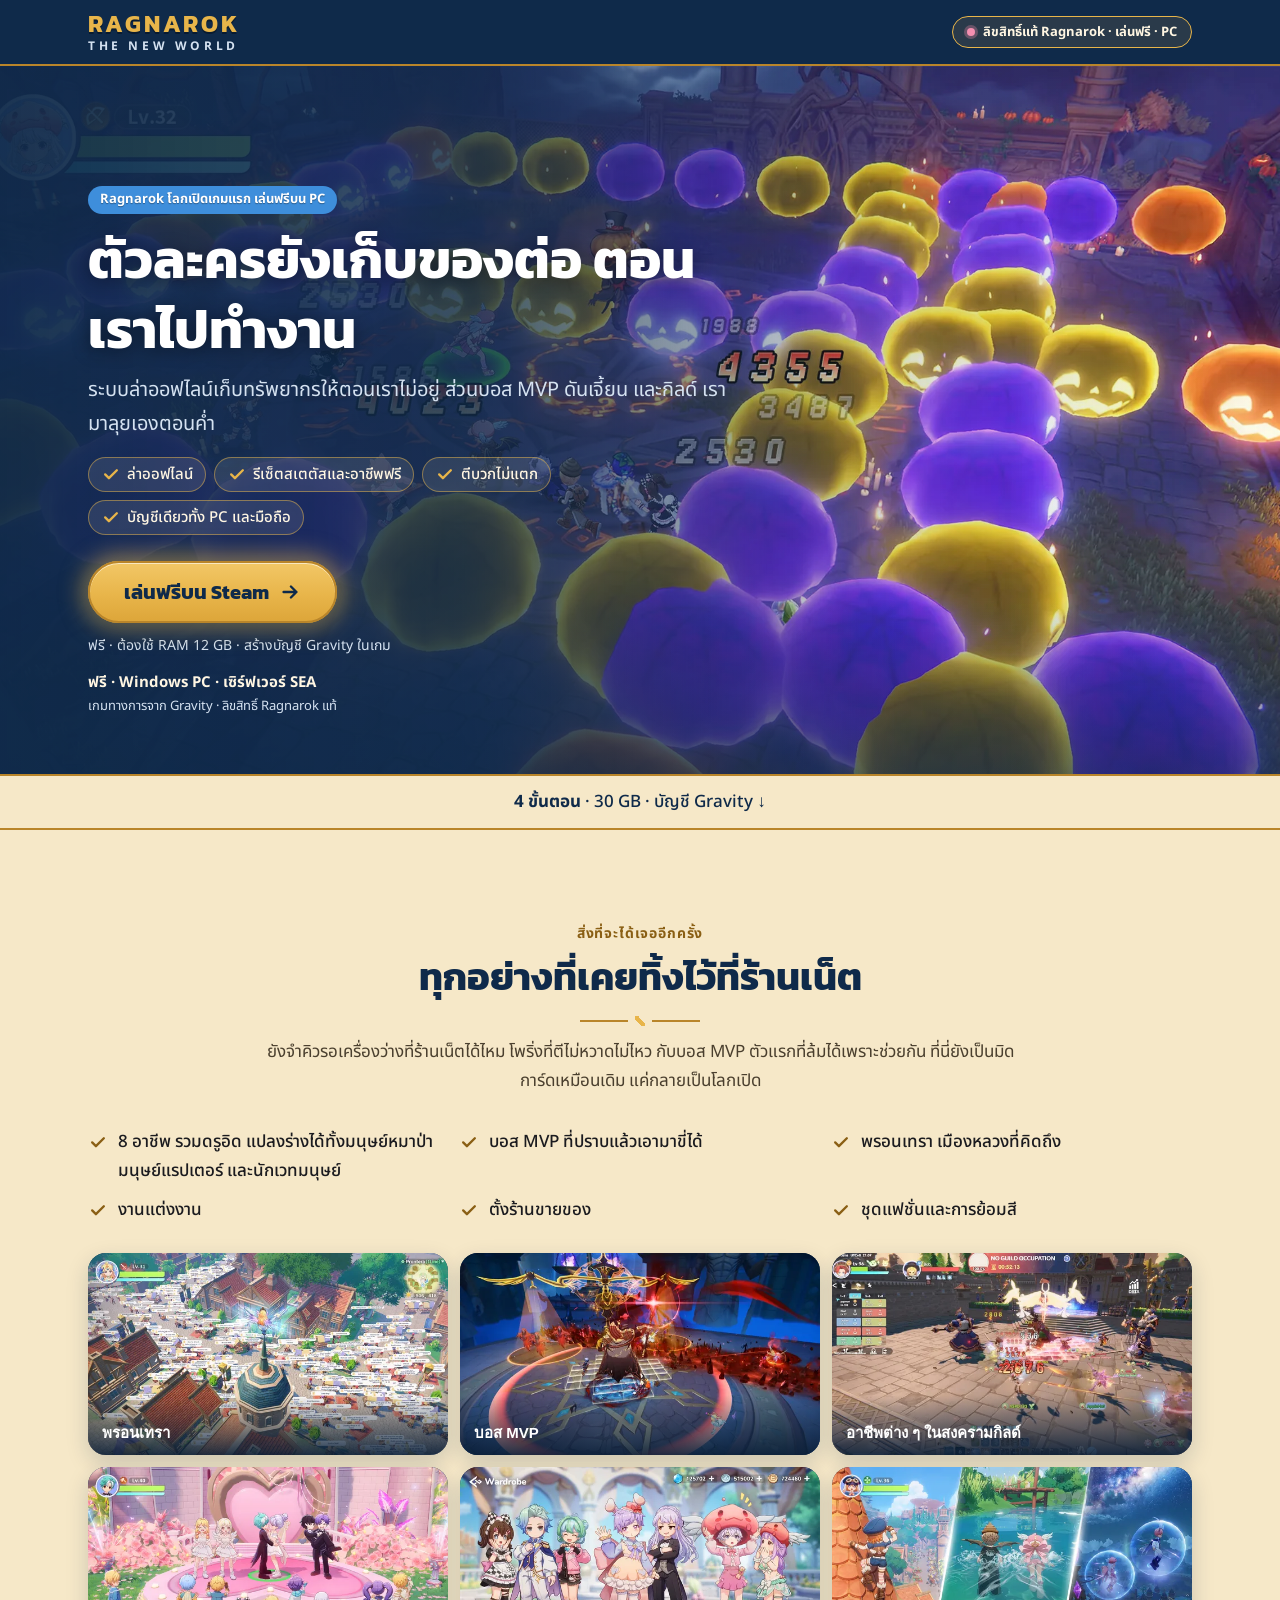
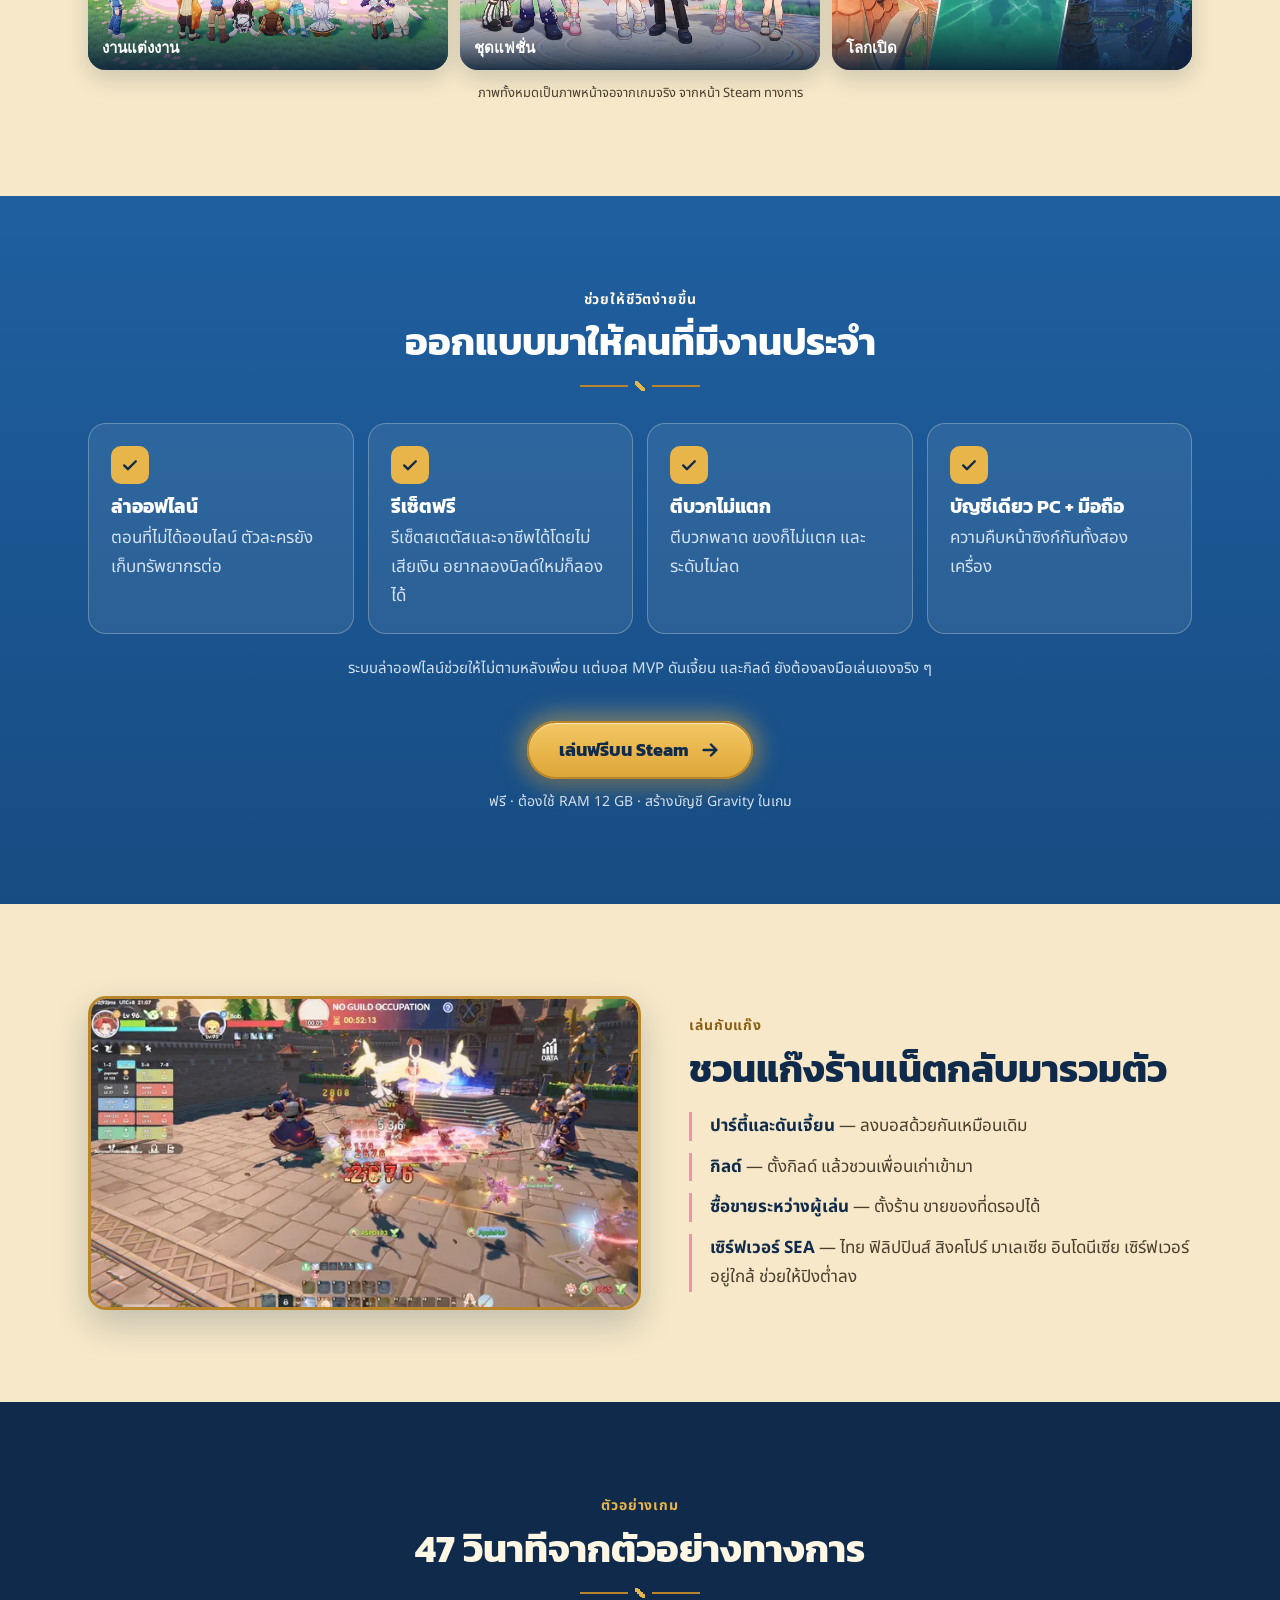
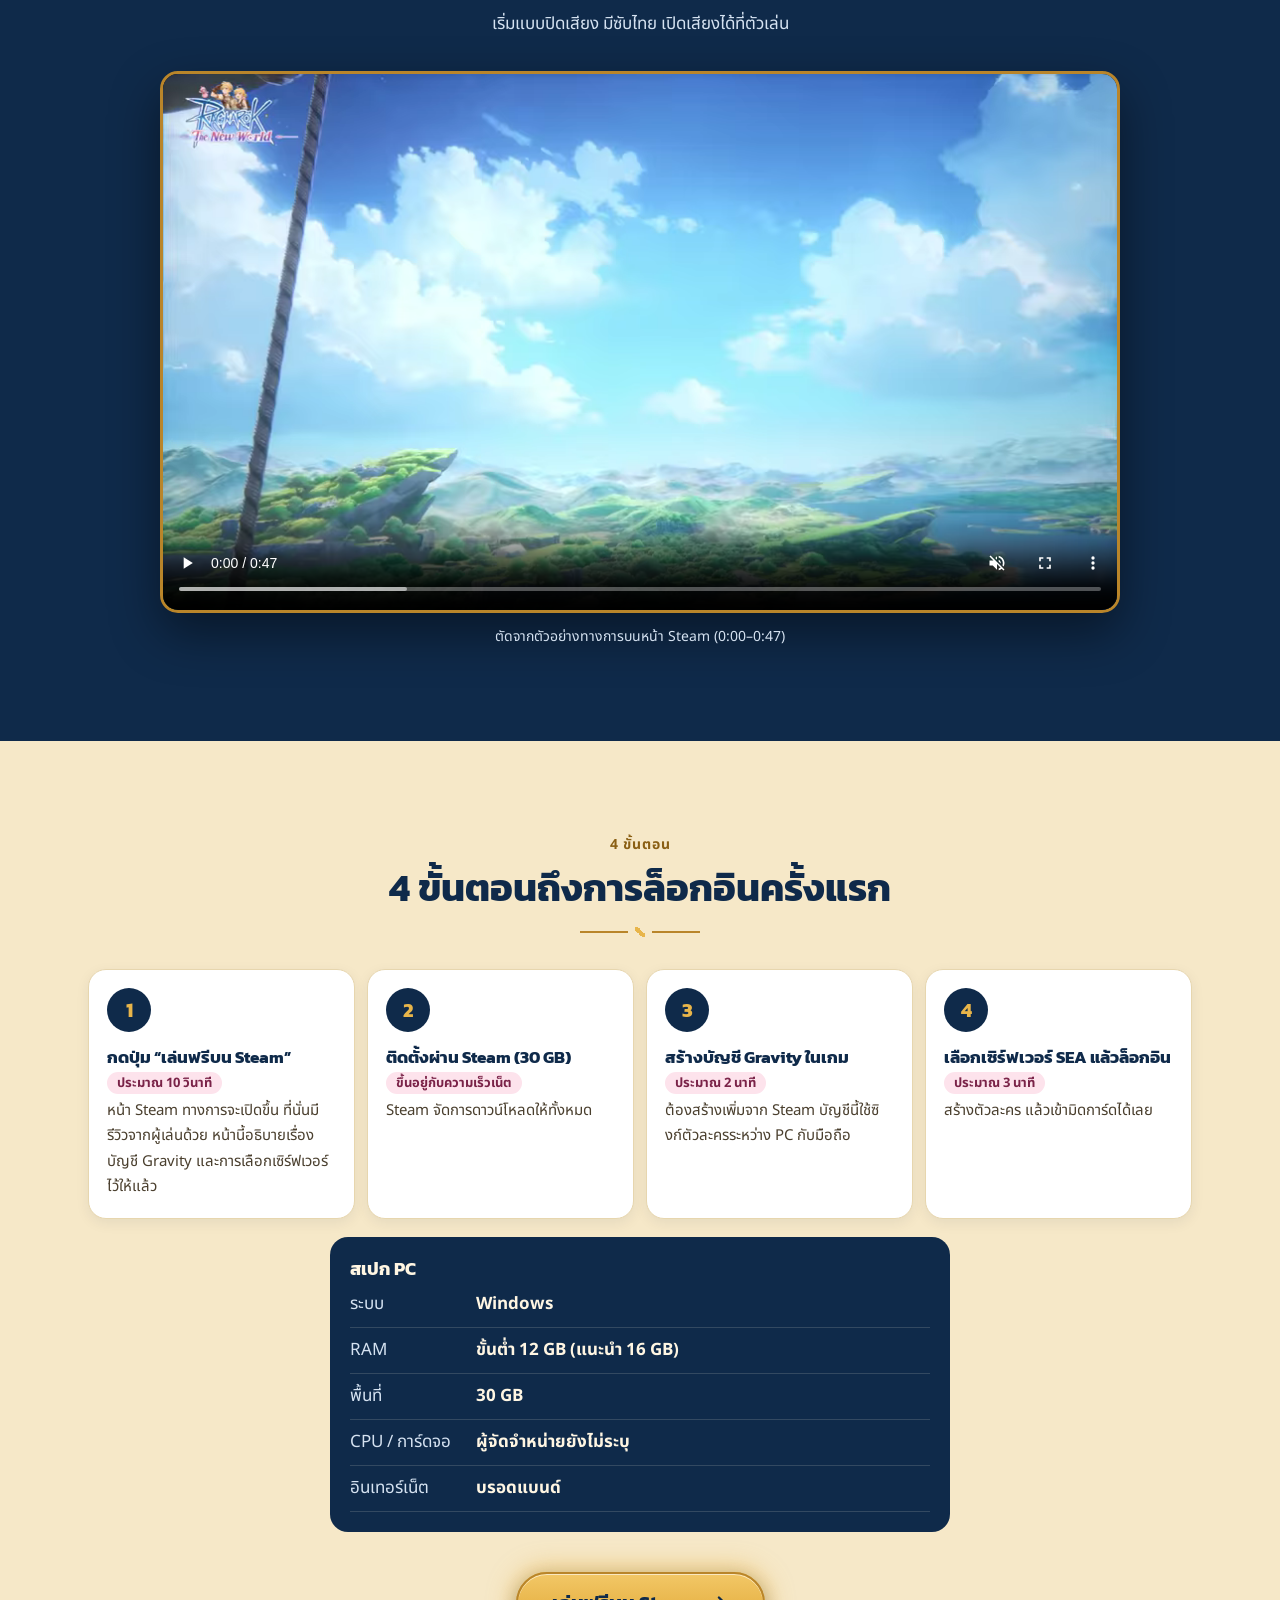
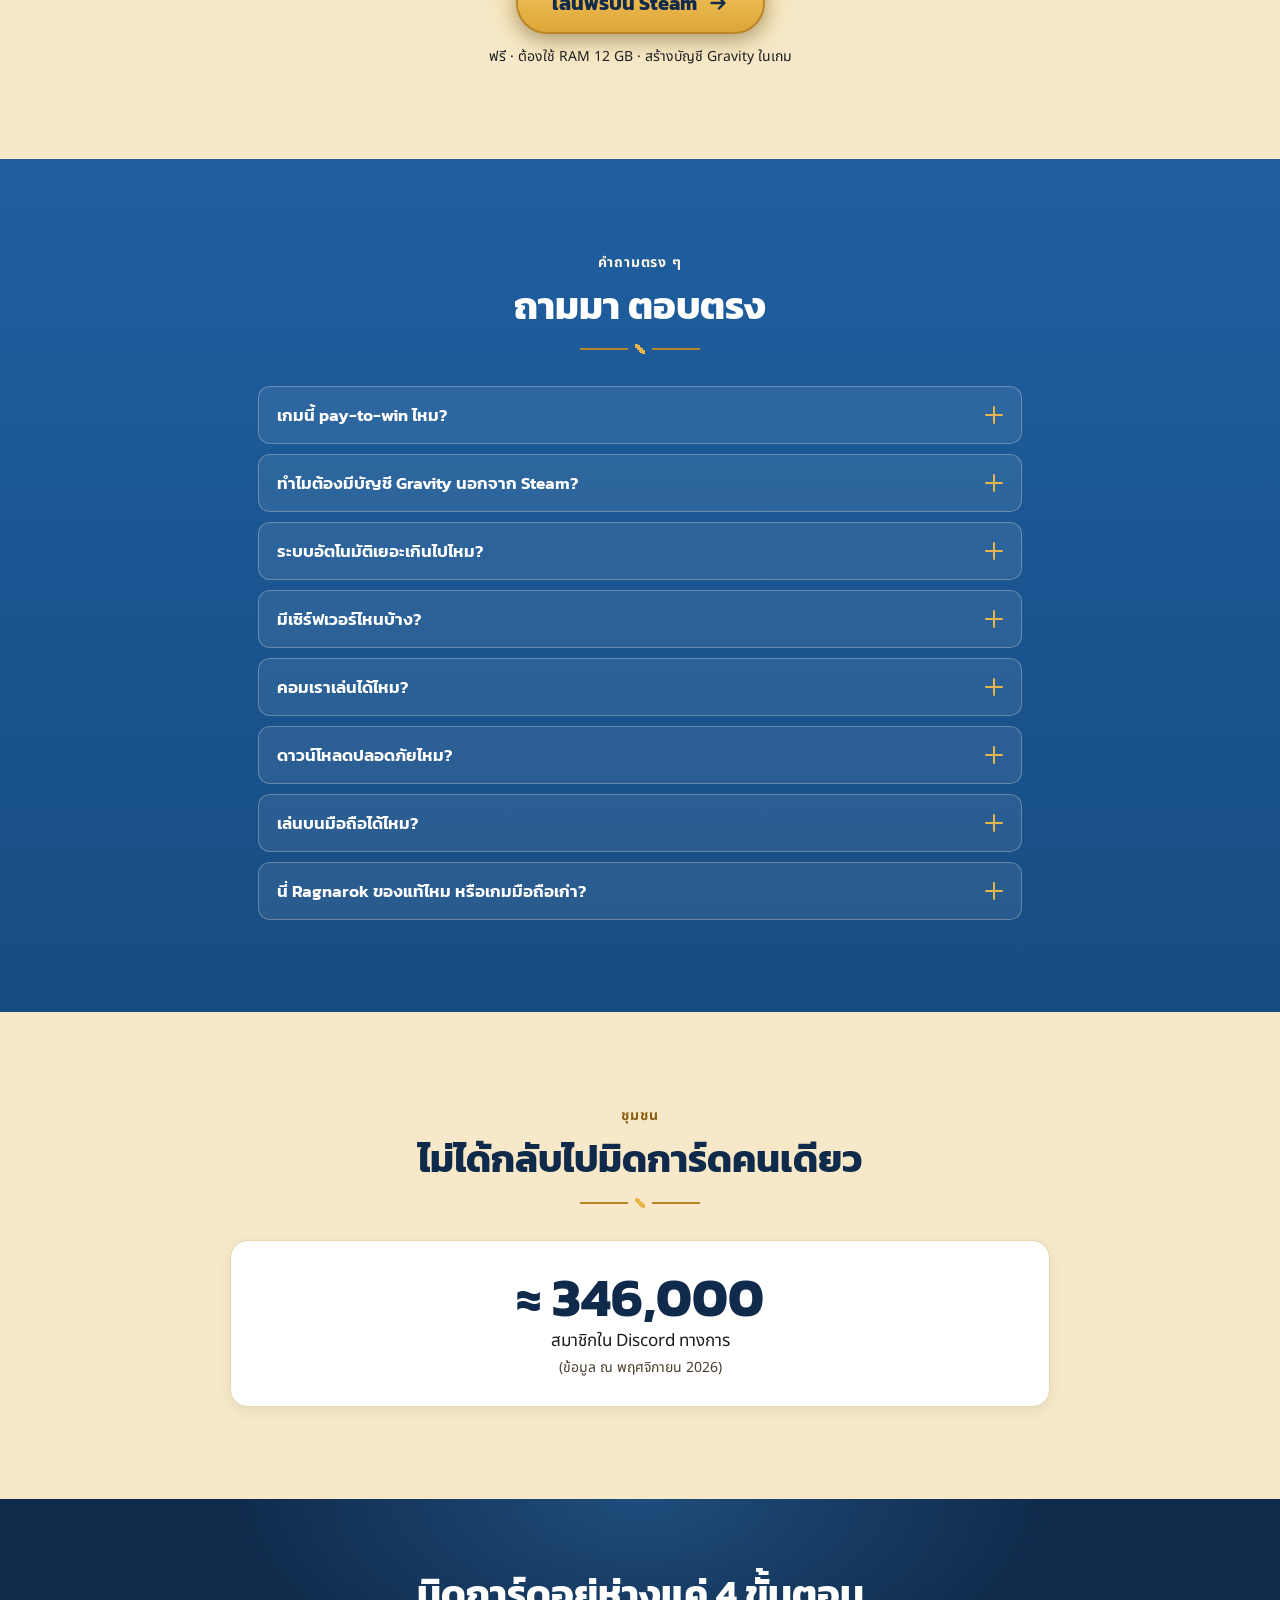
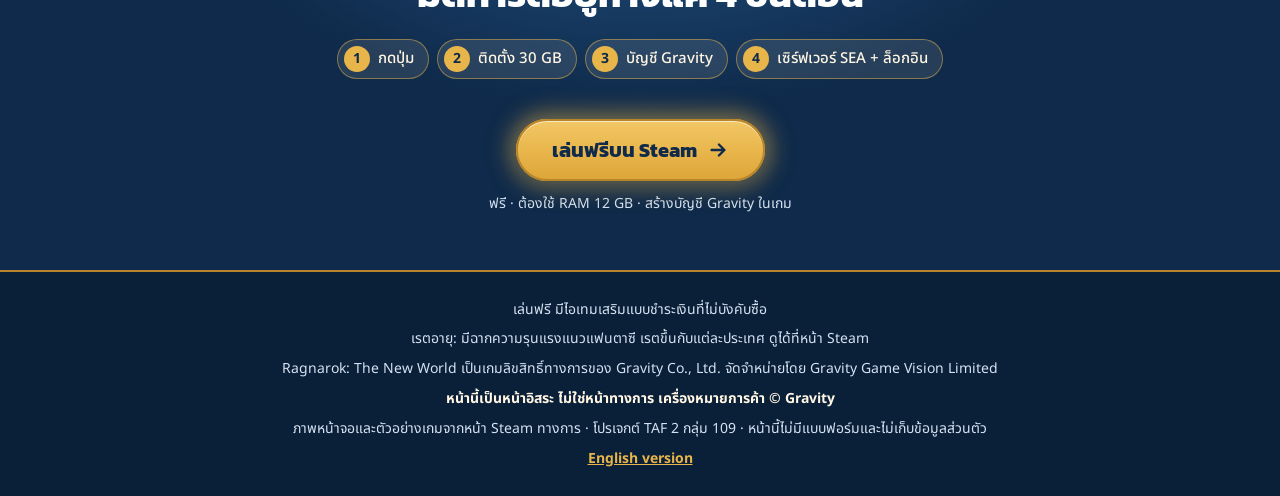
==== ragnarok-lp/index.html @ e35ab313 "TAF 2 final landing page: Thai (GEO 1) + English fallback, Midgard palette New folder ragnarok-lp/ (" ====
<!DOCTYPE html>
<html lang="th">
<head>
  <meta charset="UTF-8">
  <meta name="viewport" content="width=device-width, initial-scale=1">
  <title>Ragnarok: The New World — เล่นฟรีบน Steam (PC)</title>
  <meta name="description" content="Ragnarok โลกเปิดเกมแรก เล่นฟรีบน PC ผ่าน Steam 8 อาชีพรวมดรูอิด บอส MVP เป็นพาหนะ ล่าออฟไลน์ เซิร์ฟเวอร์ SEA ติดตั้งได้ใน 4 ขั้นตอน">
  <meta name="theme-color" content="#0F2A4A">
  <link rel="alternate" hreflang="th" href="index.html">
  <link rel="alternate" hreflang="en" href="en.html">
  <meta property="og:type" content="website">
  <meta property="og:locale" content="th_TH">
  <meta property="og:title" content="มิดการ์ดยังรอเราอยู่ คราวนี้เป็นโลกเปิด — Ragnarok: The New World">
  <meta property="og:description" content="Ragnarok โลกเปิดเกมแรก เล่นฟรีบน PC ผ่าน Steam 8 อาชีพรวมดรูอิด บอส MVP เป็นพาหนะ ล่าออฟไลน์ เซิร์ฟเวอร์ SEA ติดตั้งได้ใน 4 ขั้นตอน">
  <meta property="og:image" content="assets/img/og-image.webp">
  <meta property="og:image:width" content="1200">
  <meta property="og:image:height" content="630">
  <meta name="twitter:card" content="summary_large_image">
  <link rel="icon" href="data:,">
  <!-- Fonts: Kanit (titles) + Noto Sans Thai (body), both Thai-ready. display=swap: text shows at once in a system font. -->
  <link rel="preconnect" href="https://fonts.googleapis.com">
  <link rel="preconnect" href="https://fonts.gstatic.com" crossorigin>
  <link rel="stylesheet" href="https://fonts.googleapis.com/css2?family=Kanit:wght@600;700&amp;family=Noto+Sans+Thai:wght@400;500;700&amp;display=swap">
  <link rel="preload" as="image" href="assets/img/hero-keyart-960.webp" imagesrcset="assets/img/hero-keyart-960.webp 960w, assets/img/hero-keyart.webp 1920w" imagesizes="100vw">
  <link rel="stylesheet" href="./style.css">
</head>
<body data-variant="a">
  <!-- À RELIRE PAR UN RELECTEUR THAÏ NATIF — texte source : copy-source-fr.md -->
  <a class="skip-link" href="#main">ข้ามไปยังเนื้อหาหลัก</a>

  <!-- ================= 1. HEADER (no navigation) ================= -->
  <header class="site-header">
    <div class="container header-inner">
      <p class="logo" aria-label="Ragnarok: The New World"><span class="logo-main">RAGNAROK</span><span class="logo-sub">The New World</span></p>
      <p class="licence-badge"><span class="badge-dot" aria-hidden="true"></span>ลิขสิทธิ์แท้ Ragnarok · เล่นฟรี · PC</p>
    </div>
  </header>

  <main id="main">
    <!-- ================= 2. HERO — A/B (title, subtitle, visual, first proof change; nothing else) ================= -->
    <section class="hero" id="hero" aria-labelledby="hero-title">
      <div class="hero-visual" aria-hidden="true">
        <img class="hero-img" data-show="a" src="assets/img/hero-keyart-960.webp" srcset="assets/img/hero-keyart-960.webp 960w, assets/img/hero-keyart.webp 1920w" sizes="100vw" alt="" width="1920" height="1080" fetchpriority="high" decoding="async">
        <img class="hero-img" data-show="b" src="assets/img/hero-offline-960.webp" srcset="assets/img/hero-offline-960.webp 960w, assets/img/hero-offline.webp 1920w" sizes="100vw" alt="" width="1920" height="1080" loading="lazy" decoding="async" hidden>
      </div>
      <div class="container hero-inner">
        <p class="kicker">Ragnarok โลกเปิดเกมแรก เล่นฟรีบน PC</p>
        <h1 id="hero-title" class="hero-title" data-title-a="มิดการ์ดยังรอเราอยู่ คราวนี้เป็นโลกเปิด" data-title-b="ตัวละครยังเก็บของต่อ ตอนเราไปทำงาน">มิดการ์ดยังรอเราอยู่ คราวนี้เป็นโลกเปิด</h1>
        <p class="hero-sub" data-show="a">โพริ่ง บอส MVP และอาชีพที่เคยเล่น ยังอยู่ครบ บน PC ของเราเอง แถมเข้าเล่นฟรี</p>
        <p class="hero-sub" data-show="b" hidden>ระบบล่าออฟไลน์เก็บทรัพยากรให้ตอนเราไม่อยู่ ส่วนบอส MVP ดันเจี้ยน และกิลด์ เรามาลุยเองตอนค่ำ</p>
        <ul class="proof-chips" data-show="a" aria-label="จุดเด่น">
              <li><svg class="ico" width="20" height="20" viewBox="0 0 24 24" aria-hidden="true" focusable="false"><path d="M5 12.5l4.5 4.5L19 7.5" fill="none" stroke="currentColor" stroke-width="2.8" stroke-linecap="round" stroke-linejoin="round"/></svg><span>8 อาชีพ รวมดรูอิดอาชีพใหม่</span></li>
              <li><svg class="ico" width="20" height="20" viewBox="0 0 24 24" aria-hidden="true" focusable="false"><path d="M5 12.5l4.5 4.5L19 7.5" fill="none" stroke="currentColor" stroke-width="2.8" stroke-linecap="round" stroke-linejoin="round"/></svg><span>ปราบบอส MVP แล้วเอามาขี่เป็นพาหนะ</span></li>
              <li><svg class="ico" width="20" height="20" viewBox="0 0 24 24" aria-hidden="true" focusable="false"><path d="M5 12.5l4.5 4.5L19 7.5" fill="none" stroke="currentColor" stroke-width="2.8" stroke-linecap="round" stroke-linejoin="round"/></svg><span>สไตล์คลาสสิกที่คุ้นเคย ในโลกที่กว้างกว่าเดิม</span></li>
        </ul>
        <ul class="proof-chips" data-show="b" aria-label="จุดเด่น" hidden>
              <li><svg class="ico" width="20" height="20" viewBox="0 0 24 24" aria-hidden="true" focusable="false"><path d="M5 12.5l4.5 4.5L19 7.5" fill="none" stroke="currentColor" stroke-width="2.8" stroke-linecap="round" stroke-linejoin="round"/></svg><span>ล่าออฟไลน์</span></li>
              <li><svg class="ico" width="20" height="20" viewBox="0 0 24 24" aria-hidden="true" focusable="false"><path d="M5 12.5l4.5 4.5L19 7.5" fill="none" stroke="currentColor" stroke-width="2.8" stroke-linecap="round" stroke-linejoin="round"/></svg><span>รีเซ็ตสเตตัสและอาชีพฟรี</span></li>
              <li><svg class="ico" width="20" height="20" viewBox="0 0 24 24" aria-hidden="true" focusable="false"><path d="M5 12.5l4.5 4.5L19 7.5" fill="none" stroke="currentColor" stroke-width="2.8" stroke-linecap="round" stroke-linejoin="round"/></svg><span>ตีบวกไม่แตก</span></li>
              <li><svg class="ico" width="20" height="20" viewBox="0 0 24 24" aria-hidden="true" focusable="false"><path d="M5 12.5l4.5 4.5L19 7.5" fill="none" stroke="currentColor" stroke-width="2.8" stroke-linecap="round" stroke-linejoin="round"/></svg><span>บัญชีเดียวทั้ง PC และมือถือ</span></li>
        </ul>
        <div class="cta-block">
          <a class="cta cta-lg" href="https://store.steampowered.com/app/4212480/Ragnarok_The_New_World/" target="_blank" rel="noopener" data-cta="hero"><span class="cta-face">เล่นฟรีบน Steam<svg class="cta-ico" width="22" height="22" viewBox="0 0 24 24" aria-hidden="true" focusable="false"><path d="M5 12h14M13 6l6 6-6 6" fill="none" stroke="currentColor" stroke-width="2.6" stroke-linecap="round" stroke-linejoin="round"/></svg></span></a>
          <p class="micro">ฟรี · ต้องใช้ RAM 12 GB · สร้างบัญชี Gravity ในเกม</p>
        </div>
        <p class="hero-facts">ฟรี · Windows PC · เซิร์ฟเวอร์ SEA</p>
        <p class="hero-licence">เกมทางการจาก Gravity · ลิขสิทธิ์ Ragnarok แท้</p>
      </div>
      <a class="steps-strip" href="#steps"><span class="container"><strong>4 ขั้นตอน</strong> · 30 GB · บัญชี Gravity <span aria-hidden="true">↓</span></span></a>
    </section>

    <!-- ================= 3. WHAT YOU FIND AGAIN ================= -->
    <section class="section sec-parchment" id="find" aria-labelledby="find-title">
      <div class="container">
        <header class="section-head">
          <p class="eyebrow">สิ่งที่จะได้เจออีกครั้ง</p>
          <h2 id="find-title">ทุกอย่างที่เคยทิ้งไว้ที่ร้านเน็ต</h2>
          <p class="lead">ยังจำคิวรอเครื่องว่างที่ร้านเน็ตได้ไหม โพริ่งที่ตีไม่หวาดไม่ไหว กับบอส MVP ตัวแรกที่ล้มได้เพราะช่วยกัน ที่นี่ยังเป็นมิดการ์ดเหมือนเดิม แค่กลายเป็นโลกเปิด</p>
        </header>
        <ul class="tick-grid">
              <li><svg class="ico" width="20" height="20" viewBox="0 0 24 24" aria-hidden="true" focusable="false"><path d="M5 12.5l4.5 4.5L19 7.5" fill="none" stroke="currentColor" stroke-width="2.8" stroke-linecap="round" stroke-linejoin="round"/></svg><span>8 อาชีพ รวมดรูอิด แปลงร่างได้ทั้งมนุษย์หมาป่า มนุษย์แรปเตอร์ และนักเวทมนุษย์</span></li>
              <li><svg class="ico" width="20" height="20" viewBox="0 0 24 24" aria-hidden="true" focusable="false"><path d="M5 12.5l4.5 4.5L19 7.5" fill="none" stroke="currentColor" stroke-width="2.8" stroke-linecap="round" stroke-linejoin="round"/></svg><span>บอส MVP ที่ปราบแล้วเอามาขี่ได้</span></li>
              <li><svg class="ico" width="20" height="20" viewBox="0 0 24 24" aria-hidden="true" focusable="false"><path d="M5 12.5l4.5 4.5L19 7.5" fill="none" stroke="currentColor" stroke-width="2.8" stroke-linecap="round" stroke-linejoin="round"/></svg><span>พรอนเทรา เมืองหลวงที่คิดถึง</span></li>
              <li><svg class="ico" width="20" height="20" viewBox="0 0 24 24" aria-hidden="true" focusable="false"><path d="M5 12.5l4.5 4.5L19 7.5" fill="none" stroke="currentColor" stroke-width="2.8" stroke-linecap="round" stroke-linejoin="round"/></svg><span>งานแต่งงาน</span></li>
              <li><svg class="ico" width="20" height="20" viewBox="0 0 24 24" aria-hidden="true" focusable="false"><path d="M5 12.5l4.5 4.5L19 7.5" fill="none" stroke="currentColor" stroke-width="2.8" stroke-linecap="round" stroke-linejoin="round"/></svg><span>ตั้งร้านขายของ</span></li>
              <li><svg class="ico" width="20" height="20" viewBox="0 0 24 24" aria-hidden="true" focusable="false"><path d="M5 12.5l4.5 4.5L19 7.5" fill="none" stroke="currentColor" stroke-width="2.8" stroke-linecap="round" stroke-linejoin="round"/></svg><span>ชุดแฟชั่นและการย้อมสี</span></li>
        </ul>
        <ul class="gallery" aria-label="ภาพจากเกมจริง (หน้า Steam ทางการ)">
          <li>
            <button type="button" class="thumb" data-full="assets/img/gallery-prontera.webp" data-index="0" aria-label="ดูภาพขยาย: พรอนเทรา">
              <img src="assets/img/gallery-prontera-640.webp" srcset="assets/img/gallery-prontera-640.webp 640w, assets/img/gallery-prontera.webp 1280w" sizes="(min-width: 1024px) 33vw, (min-width: 640px) 50vw, 100vw" alt="ภาพจากเกม: ผู้เล่นจำนวนมากรวมตัวกันในเมืองพรอนเทรา" width="640" height="360" loading="lazy" decoding="async">
              <span class="thumb-cap">พรอนเทรา</span>
            </button>
          </li>
          <li>
            <button type="button" class="thumb" data-full="assets/img/gallery-mvp-mount.webp" data-index="1" aria-label="ดูภาพขยาย: บอส MVP">
              <img src="assets/img/gallery-mvp-mount-640.webp" srcset="assets/img/gallery-mvp-mount-640.webp 640w, assets/img/gallery-mvp-mount.webp 1280w" sizes="(min-width: 1024px) 33vw, (min-width: 640px) 50vw, 100vw" alt="ภาพจากเกม: ปาร์ตี้กำลังสู้กับบอส MVP ตัวใหญ่" width="640" height="360" loading="lazy" decoding="async">
              <span class="thumb-cap">บอส MVP</span>
            </button>
          </li>
          <li>
            <button type="button" class="thumb" data-full="assets/img/gallery-classes.webp" data-index="2" aria-label="ดูภาพขยาย: อาชีพต่าง ๆ ในสงครามกิลด์">
              <img src="assets/img/gallery-classes-640.webp" srcset="assets/img/gallery-classes-640.webp 640w, assets/img/gallery-classes.webp 1280w" sizes="(min-width: 1024px) 33vw, (min-width: 640px) 50vw, 100vw" alt="ภาพจากเกม: ผู้เล่นหลายอาชีพต่อสู้กันในสงครามกิลด์หน้าปราสาท" width="640" height="360" loading="lazy" decoding="async">
              <span class="thumb-cap">อาชีพต่าง ๆ ในสงครามกิลด์</span>
            </button>
          </li>
          <li>
            <button type="button" class="thumb" data-full="assets/img/gallery-wedding.webp" data-index="3" aria-label="ดูภาพขยาย: งานแต่งงาน">
              <img src="assets/img/gallery-wedding-640.webp" srcset="assets/img/gallery-wedding-640.webp 640w, assets/img/gallery-wedding.webp 1280w" sizes="(min-width: 1024px) 33vw, (min-width: 640px) 50vw, 100vw" alt="ภาพจากเกม: คู่บ่าวสาวในงานแต่งงานบนเวทีดอกไม้" width="640" height="360" loading="lazy" decoding="async">
              <span class="thumb-cap">งานแต่งงาน</span>
            </button>
          </li>
          <li>
            <button type="button" class="thumb" data-full="assets/img/gallery-costumes.webp" data-index="4" aria-label="ดูภาพขยาย: ชุดแฟชั่น">
              <img src="assets/img/gallery-costumes-640.webp" srcset="assets/img/gallery-costumes-640.webp 640w, assets/img/gallery-costumes.webp 1280w" sizes="(min-width: 1024px) 33vw, (min-width: 640px) 50vw, 100vw" alt="ภาพจากเกม: ตัวละครหลายตัวในชุดแฟชั่นต่างกัน" width="640" height="360" loading="lazy" decoding="async">
              <span class="thumb-cap">ชุดแฟชั่น</span>
            </button>
          </li>
          <li>
            <button type="button" class="thumb" data-full="assets/img/gallery-open-world.webp" data-index="5" aria-label="ดูภาพขยาย: โลกเปิด">
              <img src="assets/img/gallery-open-world-640.webp" srcset="assets/img/gallery-open-world-640.webp 640w, assets/img/gallery-open-world.webp 1280w" sizes="(min-width: 1024px) 33vw, (min-width: 640px) 50vw, 100vw" alt="ภาพจากเกม: ตัวละครปีนหลังคา ว่ายน้ำ และลอยในฟองอากาศ" width="640" height="360" loading="lazy" decoding="async">
              <span class="thumb-cap">โลกเปิด</span>
            </button>
          </li>
        </ul>
        <p class="img-credit">ภาพทั้งหมดเป็นภาพหน้าจอจากเกมจริง จากหน้า Steam ทางการ</p>
      </div>
    </section>

    <!-- ================= 4. WHAT MAKES LIFE EASIER ================= -->
    <section class="section sec-sky" id="easier" aria-labelledby="easier-title">
      <div class="container">
        <header class="section-head">
          <p class="eyebrow">ช่วยให้ชีวิตง่ายขึ้น</p>
          <h2 id="easier-title">ออกแบบมาให้คนที่มีงานประจำ</h2>
        </header>
        <ul class="cards">
          <li class="card"><span class="card-ico" aria-hidden="true"><svg class="ico" width="20" height="20" viewBox="0 0 24 24" aria-hidden="true" focusable="false"><path d="M5 12.5l4.5 4.5L19 7.5" fill="none" stroke="currentColor" stroke-width="2.8" stroke-linecap="round" stroke-linejoin="round"/></svg></span><h3>ล่าออฟไลน์</h3><p>ตอนที่ไม่ได้ออนไลน์ ตัวละครยังเก็บทรัพยากรต่อ</p></li>
          <li class="card"><span class="card-ico" aria-hidden="true"><svg class="ico" width="20" height="20" viewBox="0 0 24 24" aria-hidden="true" focusable="false"><path d="M5 12.5l4.5 4.5L19 7.5" fill="none" stroke="currentColor" stroke-width="2.8" stroke-linecap="round" stroke-linejoin="round"/></svg></span><h3>รีเซ็ตฟรี</h3><p>รีเซ็ตสเตตัสและอาชีพได้โดยไม่เสียเงิน อยากลองบิลด์ใหม่ก็ลองได้</p></li>
          <li class="card"><span class="card-ico" aria-hidden="true"><svg class="ico" width="20" height="20" viewBox="0 0 24 24" aria-hidden="true" focusable="false"><path d="M5 12.5l4.5 4.5L19 7.5" fill="none" stroke="currentColor" stroke-width="2.8" stroke-linecap="round" stroke-linejoin="round"/></svg></span><h3>ตีบวกไม่แตก</h3><p>ตีบวกพลาด ของก็ไม่แตก และระดับไม่ลด</p></li>
          <li class="card"><span class="card-ico" aria-hidden="true"><svg class="ico" width="20" height="20" viewBox="0 0 24 24" aria-hidden="true" focusable="false"><path d="M5 12.5l4.5 4.5L19 7.5" fill="none" stroke="currentColor" stroke-width="2.8" stroke-linecap="round" stroke-linejoin="round"/></svg></span><h3>บัญชีเดียว PC + มือถือ</h3><p>ความคืบหน้าซิงก์กันทั้งสองเครื่อง</p></li>
        </ul>
        <p class="note">ระบบล่าออฟไลน์ช่วยให้ไม่ตามหลังเพื่อน แต่บอส MVP ดันเจี้ยน และกิลด์ ยังต้องลงมือเล่นเองจริง ๆ</p>
        <div class="cta-block">
          <a class="cta" href="https://store.steampowered.com/app/4212480/Ragnarok_The_New_World/" target="_blank" rel="noopener" data-cta="easier"><span class="cta-face">เล่นฟรีบน Steam<svg class="cta-ico" width="22" height="22" viewBox="0 0 24 24" aria-hidden="true" focusable="false"><path d="M5 12h14M13 6l6 6-6 6" fill="none" stroke="currentColor" stroke-width="2.6" stroke-linecap="round" stroke-linejoin="round"/></svg></span></a>
          <p class="micro">ฟรี · ต้องใช้ RAM 12 GB · สร้างบัญชี Gravity ในเกม</p>
        </div>
      </div>
    </section>

    <!-- ================= 5. PLAY WITH YOUR CREW ================= -->
    <section class="section sec-parchment" id="crew" aria-labelledby="crew-title">
      <div class="container split">
        <figure class="frame">
          <img src="assets/img/gallery-classes-640.webp" srcset="assets/img/gallery-classes-640.webp 640w, assets/img/gallery-classes.webp 1280w" sizes="(min-width: 1024px) 50vw, 100vw" alt="ภาพจากเกม: ผู้เล่นหลายอาชีพร่วมสงครามกิลด์หน้าปราสาท" width="640" height="360" loading="lazy" decoding="async">
        </figure>
        <div>
          <p class="eyebrow">เล่นกับแก๊ง</p>
          <h2 id="crew-title">ชวนแก๊งร้านเน็ตกลับมารวมตัว</h2>
          <ul class="dash-list">
            <li><strong>ปาร์ตี้และดันเจี้ยน</strong> — ลงบอสด้วยกันเหมือนเดิม</li>
            <li><strong>กิลด์</strong> — ตั้งกิลด์ แล้วชวนเพื่อนเก่าเข้ามา</li>
            <li><strong>ซื้อขายระหว่างผู้เล่น</strong> — ตั้งร้าน ขายของที่ดรอปได้</li>
            <li><strong>เซิร์ฟเวอร์ SEA</strong> — ไทย ฟิลิปปินส์ สิงคโปร์ มาเลเซีย อินโดนีเซีย <span data-validate="latence">เซิร์ฟเวอร์อยู่ใกล้ ช่วยให้ปิงต่ำลง</span></li>
          </ul>
        </div>
      </div>
    </section>

    <!-- ================= 6. VIDEO (0:47, muted, Thai subtitles) ================= -->
    <section class="section sec-night" id="video" aria-labelledby="video-title">
      <div class="container">
        <header class="section-head">
          <p class="eyebrow">ตัวอย่างเกม</p>
          <h2 id="video-title">47 วินาทีจากตัวอย่างทางการ</h2>
          <p class="lead">เริ่มแบบปิดเสียง มีซับไทย เปิดเสียงได้ที่ตัวเล่น</p>
        </header>
        <div class="video-frame">
          <video id="teaser" width="960" height="540" controls muted playsinline preload="none" poster="assets/video/teaser-poster.webp" aria-label="ตัวอย่างเกม Ragnarok: The New World 47 วินาที">
            <source src="assets/video/teaser-50s.webm" type="video/webm">
            <source src="assets/video/teaser-50s.mp4" type="video/mp4">
            <track kind="subtitles" src="assets/video/teaser-th.vtt" srclang="th" label="ไทย" default>
            <track kind="subtitles" src="assets/video/teaser-en.vtt" srclang="en" label="English">
          </video>
        </div>
        <p class="video-note">ตัดจากตัวอย่างทางการบนหน้า Steam (0:00–0:47)</p>
      </div>
    </section>

    <!-- ================= 7. 4 STEPS ================= -->
    <section class="section sec-parchment" id="steps" aria-labelledby="steps-title">
      <div class="container">
        <header class="section-head">
          <p class="eyebrow">4 ขั้นตอน</p>
          <h2 id="steps-title">4 ขั้นตอนถึงการล็อกอินครั้งแรก</h2>
        </header>
        <ol class="steps">
          <li class="step">
            <span class="step-n" aria-hidden="true">1</span>
            <div>
              <h3><span class="sr-only">ขั้นตอนที่ 1: </span>กดปุ่ม “เล่นฟรีบน Steam”</h3>
              <p class="step-dur" data-validate="duree-etape-1">ประมาณ 10 วินาที</p>
              <p>หน้า Steam ทางการจะเปิดขึ้น ที่นั่นมีรีวิวจากผู้เล่นด้วย หน้านี้อธิบายเรื่องบัญชี Gravity และการเลือกเซิร์ฟเวอร์ไว้ให้แล้ว</p>
            </div>
          </li>
          <li class="step">
            <span class="step-n" aria-hidden="true">2</span>
            <div>
              <h3><span class="sr-only">ขั้นตอนที่ 2: </span>ติดตั้งผ่าน Steam (30 GB)</h3>
              <p class="step-dur" data-validate="duree-etape-2">ขึ้นอยู่กับความเร็วเน็ต</p>
              <p>Steam จัดการดาวน์โหลดให้ทั้งหมด</p>
            </div>
          </li>
          <li class="step">
            <span class="step-n" aria-hidden="true">3</span>
            <div>
              <h3><span class="sr-only">ขั้นตอนที่ 3: </span>สร้างบัญชี Gravity ในเกม</h3>
              <p class="step-dur" data-validate="duree-etape-3">ประมาณ 2 นาที</p>
              <p>ต้องสร้างเพิ่มจาก Steam บัญชีนี้ใช้ซิงก์ตัวละครระหว่าง PC กับมือถือ</p>
            </div>
          </li>
          <li class="step">
            <span class="step-n" aria-hidden="true">4</span>
            <div>
              <h3><span class="sr-only">ขั้นตอนที่ 4: </span>เลือกเซิร์ฟเวอร์ SEA แล้วล็อกอิน</h3>
              <p class="step-dur" data-validate="duree-etape-4">ประมาณ 3 นาที</p>
              <p>สร้างตัวละคร แล้วเข้ามิดการ์ดได้เลย</p>
            </div>
          </li>
        </ol>
        <div class="steps-extra">
          <div class="spec">
            <h3>สเปก PC</h3>
            <dl>
              <div><dt>ระบบ</dt><dd>Windows</dd></div>
              <div><dt>RAM</dt><dd>ขั้นต่ำ 12 GB (แนะนำ 16 GB)</dd></div>
              <div><dt>พื้นที่</dt><dd>30 GB</dd></div>
              <div><dt>CPU / การ์ดจอ</dt><dd>ผู้จัดจำหน่ายยังไม่ระบุ</dd></div>
              <div><dt>อินเทอร์เน็ต</dt><dd>บรอดแบนด์</dd></div>
            </dl>
          </div>
          <div class="relay">
            <h3>อ่านอยู่บนมือถือเหรอ?</h3>
            <p>เกมติดตั้งบน PC ส่งลิงก์นี้ให้ตัวเอง แล้วไปต่อที่คอม</p>
            <button type="button" class="btn-relay" data-relay-open aria-haspopup="dialog">ส่งลิงก์นี้ไปที่ PC</button>
          </div>
        </div>
        <div class="cta-block">
          <a class="cta cta-lg" href="https://store.steampowered.com/app/4212480/Ragnarok_The_New_World/" target="_blank" rel="noopener" data-cta="steps"><span class="cta-face">เล่นฟรีบน Steam<svg class="cta-ico" width="22" height="22" viewBox="0 0 24 24" aria-hidden="true" focusable="false"><path d="M5 12h14M13 6l6 6-6 6" fill="none" stroke="currentColor" stroke-width="2.6" stroke-linecap="round" stroke-linejoin="round"/></svg></span></a>
          <p class="micro">ฟรี · ต้องใช้ RAM 12 GB · สร้างบัญชี Gravity ในเกม</p>
        </div>
      </div>
    </section>

    <!-- ================= 8. HONEST QUESTIONS ================= -->
    <section class="section sec-sky" id="faq" aria-labelledby="faq-title">
      <div class="container narrow">
        <header class="section-head">
          <p class="eyebrow">คำถามตรง ๆ</p>
          <h2 id="faq-title">ถามมา ตอบตรง</h2>
        </header>
        <div class="faq">
          <div class="faq-item">
            <h3><button type="button" class="faq-q" id="q1" aria-expanded="false" aria-controls="a1" data-faq="1">เกมนี้ pay-to-win ไหม?<span class="faq-ico" aria-hidden="true"></span></button></h3>
            <div class="faq-a" id="a1" role="region" aria-labelledby="q1" hidden><p>เกมเล่นฟรี และมี<span data-validate="achats-integres">ไอเทมเสริมแบบชำระเงินที่ไม่บังคับซื้อ</span> ส่วนการรีเซ็ตสเตตัสและอาชีพฟรี ตีบวกไม่แตก และรางวัลจากการล่าออฟไลน์ ทุกคนใช้ได้เหมือนกัน ลองเล่นแล้วตัดสินเองได้</p></div>
          </div>
          <div class="faq-item">
            <h3><button type="button" class="faq-q" id="q2" aria-expanded="false" aria-controls="a2" data-faq="2">ทำไมต้องมีบัญชี Gravity นอกจาก Steam?<span class="faq-ico" aria-hidden="true"></span></button></h3>
            <div class="faq-a" id="a2" role="region" aria-labelledby="q2" hidden><p>จำเป็นต้องมี เพราะ Gravity เป็นผู้จัดจำหน่ายเกม บัญชีสร้างในเกมหลังติดตั้ง (ขั้นตอนที่ 3) และใช้เก็บความคืบหน้าระหว่าง PC กับมือถือ</p></div>
          </div>
          <div class="faq-item">
            <h3><button type="button" class="faq-q" id="q3" aria-expanded="false" aria-controls="a3" data-faq="3">ระบบอัตโนมัติเยอะเกินไปไหม?<span class="faq-ico" aria-hidden="true"></span></button></h3>
            <div class="faq-a" id="a3" role="region" aria-labelledby="q3" hidden><p>ระบบล่าออฟไลน์มีไว้สำหรับคนเวลาน้อย มันเก็บทรัพยากรตอนเราไม่อยู่ แต่บอส MVP ดันเจี้ยนปาร์ตี้ และกิลด์ ต้องเล่นเองจริง ๆ</p></div>
          </div>
          <div class="faq-item">
            <h3><button type="button" class="faq-q" id="q4" aria-expanded="false" aria-controls="a4" data-faq="4">มีเซิร์ฟเวอร์ไหนบ้าง?<span class="faq-ico" aria-hidden="true"></span></button></h3>
            <div class="faq-a" id="a4" role="region" aria-labelledby="q4" hidden><p>เฉพาะเซิร์ฟเวอร์ SEA: ไทย ฟิลิปปินส์ สิงคโปร์ มาเลเซีย อินโดนีเซีย ไม่รวมเวียดนาม ส่วนไต้หวัน ฮ่องกง และมาเก๊า มีเวอร์ชันแยก</p></div>
          </div>
          <div class="faq-item">
            <h3><button type="button" class="faq-q" id="q5" aria-expanded="false" aria-controls="a5" data-faq="5">คอมเราเล่นได้ไหม?<span class="faq-ico" aria-hidden="true"></span></button></h3>
            <div class="faq-a" id="a5" role="region" aria-labelledby="q5" hidden><p>ต้องเป็น Windows, RAM ขั้นต่ำ 12 GB (แนะนำ 16 GB) และพื้นที่ 30 GB ผู้จัดจำหน่ายไม่ได้ระบุ CPU หรือการ์ดจอขั้นต่ำ ลองดูหน้า Steam ก่อนติดตั้ง</p></div>
          </div>
          <div class="faq-item">
            <h3><button type="button" class="faq-q" id="q6" aria-expanded="false" aria-controls="a6" data-faq="6">ดาวน์โหลดปลอดภัยไหม?<span class="faq-ico" aria-hidden="true"></span></button></h3>
            <div class="faq-a" id="a6" role="region" aria-labelledby="q6" hidden><p>ปุ่มบนหน้านี้พาไปที่หน้าเกมทางการบน Steam ติดตั้งผ่าน Steam เท่านั้น</p></div>
          </div>
          <div class="faq-item">
            <h3><button type="button" class="faq-q" id="q7" aria-expanded="false" aria-controls="a7" data-faq="7">เล่นบนมือถือได้ไหม?<span class="faq-ico" aria-hidden="true"></span></button></h3>
            <div class="faq-a" id="a7" role="region" aria-labelledby="q7" hidden><p>ได้ เกมมีบน Android และ iOS ด้วย ความคืบหน้าซิงก์กับ PC แต่หน้านี้พาไปติดตั้งเวอร์ชัน PC บน Steam เท่านั้น</p></div>
          </div>
          <div class="faq-item">
            <h3><button type="button" class="faq-q" id="q8" aria-expanded="false" aria-controls="a8" data-faq="8">นี่ Ragnarok ของแท้ไหม หรือเกมมือถือเก่า?<span class="faq-ico" aria-hidden="true"></span></button></h3>
            <div class="faq-a" id="a8" role="region" aria-labelledby="q8" hidden><p>เป็น Ragnarok โลกเปิดเกมแรก เกมทางการจาก Gravity (ผู้จัดจำหน่าย: Gravity Game Vision Limited) เปิดบน Steam เดือนกรกฎาคม 2026 ไม่ใช่ Ragnarok Online, Ragnarok M: Eternal Love, Ragnarok Origin หรือ Ragnarok X: Next Generation</p></div>
          </div>
        </div>
      </div>
    </section>

    <!-- ================= 9. SOCIAL PROOF (no Steam score) ================= -->
    <section class="section sec-parchment" id="proof" aria-labelledby="proof-title">
      <div class="container">
        <header class="section-head">
          <p class="eyebrow">ชุมชน</p>
          <h2 id="proof-title">ไม่ได้กลับไปมิดการ์ดคนเดียว</h2>
        </header>
        <div class="proof-grid">
          <div class="proof-card">
            <p class="proof-num">≈ 346,000</p>
            <p>สมาชิกใน Discord ทางการ <span class="proof-date" data-validate="discord-date">(ข้อมูล ณ พฤศจิกายน 2026)</span></p>
          </div>
          <!-- Partner creators: shown only once the client confirms a written agreement (remove "hidden"). -->
          <div class="proof-card" data-validate="createurs" hidden>
            <p class="proof-kicker">ครีเอเตอร์ไทย</p>
            <p>Junqko และ Shipdont</p>
          </div>
        </div>
        <!-- Player reviews: add only authorised, dated quotes here. None yet. -->
      </div>
    </section>

    <!-- ================= 10. FINAL CTA + FOOTER ================= -->
    <section class="final sec-night" id="final" aria-labelledby="final-title">
      <div class="container final-inner">
        <h2 id="final-title">มิดการ์ดอยู่ห่างแค่ 4 ขั้นตอน</h2>
        <ol class="recap">
          <li><span aria-hidden="true">1</span>กดปุ่ม</li>
          <li><span aria-hidden="true">2</span>ติดตั้ง 30 GB</li>
          <li><span aria-hidden="true">3</span>บัญชี Gravity</li>
          <li><span aria-hidden="true">4</span>เซิร์ฟเวอร์ SEA + ล็อกอิน</li>
        </ol>
        <div class="cta-block">
          <a class="cta cta-lg" href="https://store.steampowered.com/app/4212480/Ragnarok_The_New_World/" target="_blank" rel="noopener" data-cta="final"><span class="cta-face">เล่นฟรีบน Steam<svg class="cta-ico" width="22" height="22" viewBox="0 0 24 24" aria-hidden="true" focusable="false"><path d="M5 12h14M13 6l6 6-6 6" fill="none" stroke="currentColor" stroke-width="2.6" stroke-linecap="round" stroke-linejoin="round"/></svg></span></a>
          <p class="micro">ฟรี · ต้องใช้ RAM 12 GB · สร้างบัญชี Gravity ในเกม</p>
        </div>
      </div>
      <footer class="site-footer">
        <div class="container footer-inner">
          <p><span data-validate="achats-integres">เล่นฟรี มีไอเทมเสริมแบบชำระเงินที่ไม่บังคับซื้อ</span></p>
          <p><span data-validate="classification">เรตอายุ: มีฉากความรุนแรงแนวแฟนตาซี เรตขึ้นกับแต่ละประเทศ ดูได้ที่หน้า Steam</span></p>
          <p>Ragnarok: The New World เป็นเกมลิขสิทธิ์ทางการของ Gravity Co., Ltd. จัดจำหน่ายโดย Gravity Game Vision Limited</p>
          <p><strong>หน้านี้เป็นหน้าอิสระ ไม่ใช่หน้าทางการ เครื่องหมายการค้า © Gravity</strong></p>
          <p>ภาพหน้าจอและตัวอย่างเกมจากหน้า Steam ทางการ · โปรเจกต์ TAF 2 กลุ่ม 109 · หน้านี้ไม่มีแบบฟอร์มและไม่เก็บข้อมูลส่วนตัว</p>
          <p class="lang-switch"><a href="en.html" hreflang="en" lang="en">English version</a></p>
        </div>
      </footer>
    </section>
  </main>

  <!-- Sticky CTA: full-width bottom bar on mobile (always), floating button on desktop once the hero CTA scrolls away -->
  <div class="sticky-cta" id="sticky-cta">
    <a class="cta" href="https://store.steampowered.com/app/4212480/Ragnarok_The_New_World/" target="_blank" rel="noopener" data-cta="sticky"><span class="cta-face">เล่นฟรีบน Steam<svg class="cta-ico" width="22" height="22" viewBox="0 0 24 24" aria-hidden="true" focusable="false"><path d="M5 12h14M13 6l6 6-6 6" fill="none" stroke="currentColor" stroke-width="2.6" stroke-linecap="round" stroke-linejoin="round"/></svg></span></a>
  </div>

  <!-- Gallery lightbox -->
  <dialog class="lightbox" id="lightbox" aria-label="ภาพขยาย">
    <img src="data:," alt="" width="1280" height="720">
    <p class="lb-cap"></p>
    <button type="button" class="lb-btn lb-prev" aria-label="ภาพก่อนหน้า">‹</button>
    <button type="button" class="lb-btn lb-next" aria-label="ภาพถัดไป">›</button>
    <button type="button" class="lb-btn lb-close" aria-label="ปิด">×</button>
  </dialog>

  <!-- Relay panel (not a conversion) -->
  <dialog class="relay-panel" id="relay-panel" aria-labelledby="relay-panel-title">
    <h2 id="relay-panel-title">ส่งลิงก์ไปที่ PC</h2>
    <p>เปิดลิงก์นี้บน PC เพื่อติดตั้งเกม</p>
    <label class="sr-only" for="relay-url">ลิงก์ของหน้านี้</label>
    <input id="relay-url" type="text" readonly>
    <div class="rp-actions">
      <button type="button" data-relay="copy">คัดลอกลิงก์</button>
      <a data-relay="email" href="#" target="_blank" rel="noopener">อีเมล</a>
      <a data-relay="line" href="#" target="_blank" rel="noopener">LINE</a>
      <button type="button" data-relay="share" hidden>แชร์…</button>
    </div>
    <button type="button" class="rp-close" data-relay-close>ปิด</button>
  </dialog>

  <div class="toast" id="toast" role="status" aria-live="polite" data-copied="คัดลอกลิงก์แล้ว เปิดบน PC ได้เลย" data-fallback="กดค้างที่ลิงก์ด้านบนเพื่อคัดลอก" data-share-text="Ragnarok: The New World เล่นฟรีบน PC เปิดลิงก์นี้บนคอมเพื่อติดตั้ง:" data-mail-subject="ติดตั้ง Ragnarok: The New World บน PC"></div>

  <script src="./script.js"></script>
</body>
</html>
---- ragnarok-lp/style.css ----
/* =========================================================
   Ragnarok: The New World — landing page (TAF 2, Groupe 109)
   Palette sampled from the official key art: Midgard sky, logo gold,
   parchment, Poring pink. Mobile-first. Contrasts checked (WCAG AA+).
   ========================================================= */

:root {
  --midgard-sky:  #3E8EDB;  /* key-art sky: decoration only (3.4:1 with white) */
  --sky-deep:     #1F5FA0;  /* sky sections: white text 6.6:1 */
  --sky-deeper:   #174C82;
  --midgard-deep: #0F2A4A;  /* night blue: dark sections, text on gold */
  --night-2:      #0A1F38;
  --gold:         #E8B54A;  /* logo gold: CTA (navy text 7.7:1) */
  --gold-light:   #F2C766;  /* CTA hover (navy text 9.1:1) */
  --gold-dark:    #B9852A;  /* CTA border, ornaments */
  --gold-text:    #8A5F14;  /* small gold text on parchment (5.2:1) */
  --parchment:    #FFF6E3;
  --parchment-2:  #F6E8C8;
  --poring:       #F48FB1;  /* small accents */
  --ink:          #1B1B1F;  /* text on parchment (16:1) */
  --ink-soft:     #4A3F2E;  /* secondary text on parchment (9:1) */
  --on-dark:      #FFF6E3;
  --on-dark-soft: #D5E2F1;

  --font-title: 'Kanit', 'Noto Sans Thai', 'Leelawadee UI', Tahoma, sans-serif;
  --font-body: 'Noto Sans Thai', 'Leelawadee UI', 'Segoe UI', Tahoma, -apple-system, Roboto, sans-serif;
  --radius: 18px;
  --radius-sm: 12px;
  --container: 1160px;
  --sticky-h: 84px;
  --ease: cubic-bezier(.2, .7, .2, 1);
}

/* ---------- Base ---------- */
*, *::before, *::after { box-sizing: border-box; }
* { margin: 0; }
html { -webkit-text-size-adjust: 100%; scroll-behavior: smooth; }
body {
  font-family: var(--font-body);
  font-size: 1.0625rem;
  line-height: 1.7;                 /* Thai stacks vowels above and below: keep it generous */
  color: var(--ink);
  background: var(--parchment);
  overflow-x: hidden;
  padding-bottom: calc(var(--sticky-h) + env(safe-area-inset-bottom));  /* room for the mobile sticky bar */
  -webkit-font-smoothing: antialiased;
}
[hidden] { display: none !important; }
img, video { display: block; max-width: 100%; height: auto; }
ul, ol { padding: 0; list-style: none; }
h1, h2, h3 { font-family: var(--font-title); font-weight: 700; line-height: 1.3; letter-spacing: 0; }
a { color: inherit; }
:focus-visible { outline: 3px solid var(--gold); outline-offset: 3px; border-radius: 8px; }
.sec-parchment :focus-visible { outline-color: var(--midgard-deep); }
.skip-link { position: absolute; left: 12px; top: -80px; z-index: 500; padding: 12px 18px; border-radius: 10px; background: var(--gold); color: var(--midgard-deep); font-weight: 700; text-decoration: none; }
.skip-link:focus { top: 12px; }
.sr-only { position: absolute !important; width: 1px; height: 1px; padding: 0; margin: -1px; overflow: hidden; clip: rect(0 0 0 0); white-space: nowrap; border: 0; }
.container { width: 100%; max-width: var(--container); margin-inline: auto; padding-inline: 18px; }
.narrow { max-width: 820px; }
.ico { flex: 0 0 20px; }

/* ---------- CTA: gold, growing/fading halo (2 s), shine every 4 s ---------- */
.cta {
  position: relative; display: inline-flex; isolation: isolate;
  border-radius: 999px; text-decoration: none; color: var(--midgard-deep);
  animation: cta-breathe 2s ease-in-out infinite;
}
.cta::after {                                   /* halo: solid gold shape behind, grows and fades */
  content: ""; position: absolute; inset: 0; z-index: -1; border-radius: inherit;
  background: var(--gold); box-shadow: 0 0 22px 6px rgba(232, 181, 74, .55);
  animation: cta-halo 2s ease-out infinite;
}
.cta-face {
  position: relative; overflow: hidden;
  display: inline-flex; align-items: center; justify-content: center; gap: 10px;
  min-height: 58px; padding: 14px 30px; border-radius: inherit;
  background: linear-gradient(180deg, var(--gold-light) 0%, var(--gold) 55%, #DDA63A 100%);
  border: 2px solid var(--gold-dark);
  box-shadow: 0 6px 18px rgba(15, 42, 74, .28), inset 0 1px 0 rgba(255, 255, 255, .6);
  font-family: var(--font-title); font-weight: 700; font-size: 1.125rem; line-height: 1.2; white-space: nowrap;
}
.cta-face::before {                             /* shine sweep */
  content: ""; position: absolute; top: 0; bottom: 0; left: -40%; width: 30%;
  background: linear-gradient(100deg, transparent, rgba(255, 255, 255, .75), transparent);
  transform: translateX(-120%) skewX(-18deg);
  animation: cta-shine 4s ease-in-out infinite;
}
@keyframes cta-breathe { 0%, 100% { transform: scale(1); } 50% { transform: scale(1.04); } }
@keyframes cta-halo { 0% { transform: scale(1); opacity: .65; } 70%, 100% { transform: scale(1.18, 1.45); opacity: 0; } }
@keyframes cta-shine { 0%, 70% { transform: translateX(-120%) skewX(-18deg); } 100% { transform: translateX(560%) skewX(-18deg); } }
.cta:hover .cta-face, .cta:focus-visible .cta-face { background: var(--gold-light); }
.cta:hover, .cta:focus-visible { animation-play-state: paused; transform: translateY(-2px) scale(1.03); }
.cta:focus-visible { outline: 4px solid var(--parchment); outline-offset: 5px; box-shadow: 0 0 0 9px var(--midgard-deep); }
.cta-ico { flex: 0 0 22px; }
.cta-lg .cta-face { min-height: 62px; padding: 16px 34px; font-size: 1.25rem; }
.cta-block { display: flex; flex-direction: column; align-items: flex-start; gap: 12px; margin-top: 26px; }
.section .cta-block, .final .cta-block { align-items: center; text-align: center; margin-top: 40px; }
.micro { font-size: .875rem; line-height: 1.5; }

/* ---------- 1. Header ---------- */
.site-header { background: var(--midgard-deep); color: var(--on-dark); border-bottom: 2px solid var(--gold-dark); }
.header-inner { display: flex; flex-wrap: wrap; align-items: center; justify-content: space-between; gap: 8px 16px; padding-block: 12px; }
.logo { display: flex; flex-direction: column; line-height: 1; }
.logo-main { font-family: var(--font-title); font-weight: 700; font-size: 1.5rem; letter-spacing: .12em; color: var(--gold); text-shadow: 0 2px 0 rgba(0, 0, 0, .35); }
.logo-sub { font-size: .75rem; font-weight: 700; letter-spacing: .3em; text-transform: uppercase; color: var(--on-dark-soft); margin-top: 4px; }
.licence-badge {
  display: inline-flex; align-items: center; gap: 8px; padding: 6px 14px; border-radius: 999px;
  border: 1.5px solid var(--gold); background: rgba(232, 181, 74, .12);
  font-size: .8125rem; font-weight: 700; line-height: 1.4; color: var(--on-dark);
}
.badge-dot { width: 8px; height: 8px; border-radius: 50%; background: var(--poring); box-shadow: 0 0 0 3px rgba(244, 143, 177, .3); flex: 0 0 8px; }

/* ---------- 2. Hero ---------- */
.hero { position: relative; isolation: isolate; color: var(--on-dark); background: var(--midgard-deep); }
.hero-visual { position: relative; aspect-ratio: 16 / 9; overflow: hidden; }
.hero-visual::after { content: ""; position: absolute; inset: 0; background: linear-gradient(180deg, rgba(62, 142, 219, .15) 0%, transparent 40%, var(--midgard-deep) 100%); }
.hero-img { width: 100%; height: 100%; object-fit: cover; }
.hero-inner { position: relative; padding-block: 4px 34px; margin-top: -14vw; display: flex; flex-direction: column; align-items: flex-start; }
/* Small screens: CTA right after the subtitle, first proof just below it (keeps the CTA above the fold) */
.hero-inner .proof-chips { order: 5; }
.hero-inner .hero-facts { order: 6; }
.hero-inner .hero-licence { order: 7; }
.kicker { display: inline-block; padding: 4px 12px; border-radius: 999px; background: var(--midgard-sky); color: #fff; font-size: .8125rem; font-weight: 700; line-height: 1.5; text-shadow: 0 1px 1px rgba(0, 0, 0, .35); }
.hero-title { font-size: clamp(1.7rem, 7vw, 3.4rem); margin-block: 10px 8px; color: #fff; text-shadow: 0 2px 18px rgba(0, 0, 0, .45); max-width: 20ch; }
.hero-sub { font-size: clamp(1.0625rem, 2.4vw, 1.25rem); color: var(--on-dark-soft); max-width: 46ch; }
.proof-chips { display: flex; flex-wrap: wrap; gap: 8px; margin-top: 16px; }
.proof-chips li { display: inline-flex; align-items: center; gap: 6px; padding: 6px 12px; border-radius: 999px; background: rgba(255, 246, 227, .1); border: 1px solid rgba(232, 181, 74, .5); font-size: .9375rem; font-weight: 500; line-height: 1.4; }
.proof-chips .ico { color: var(--gold); }
.hero .micro { color: var(--on-dark-soft); }
.hero-facts { margin-top: 14px; font-weight: 700; color: var(--on-dark); font-size: .9375rem; }
.hero-licence { font-size: .8125rem; color: var(--on-dark-soft); }
.steps-strip { display: block; text-decoration: none; background: var(--parchment-2); color: var(--midgard-deep); border-block: 2px solid var(--gold-dark); }
.steps-strip .container { display: block; padding-block: 12px; text-align: center; font-weight: 500; }
.steps-strip:hover { background: var(--gold-light); }

/* ---------- Sections ---------- */
.section { padding-block: 64px; }
.sec-parchment { background: var(--parchment); color: var(--ink); }
.sec-parchment:nth-of-type(even) { background: var(--parchment-2); }
.sec-sky { background: linear-gradient(180deg, var(--sky-deep) 0%, var(--sky-deeper) 100%); color: #fff; }
.sec-night { background: var(--midgard-deep); color: var(--on-dark); }
.section-head { max-width: 760px; margin: 0 auto 32px; text-align: center; }
.eyebrow { font-size: .875rem; font-weight: 700; letter-spacing: .06em; color: var(--gold-text); }
.sec-sky .eyebrow { color: var(--parchment); }
.sec-night .eyebrow { color: var(--gold); }
.section h2, .final h2 { font-size: clamp(1.6rem, 5vw, 2.4rem); margin-top: 6px; }
.sec-parchment h2 { color: var(--midgard-deep); }
.section-head h2::after {                      /* small ornament: gold rule with a diamond */
  content: ""; display: block; width: 120px; height: 10px; margin: 14px auto 0;
  background:
    linear-gradient(var(--gold-dark), var(--gold-dark)) left center / 48px 2px no-repeat,
    linear-gradient(var(--gold-dark), var(--gold-dark)) right center / 48px 2px no-repeat,
    linear-gradient(45deg, transparent 35%, var(--gold) 35% 65%, transparent 65%) center / 10px 10px no-repeat;
}
.lead { margin-top: 12px; font-size: 1.0625rem; }
.sec-parchment .lead { color: var(--ink-soft); }
.sec-sky .lead, .sec-night .lead { color: var(--on-dark-soft); }

/* ---------- 3. Find again ---------- */
.tick-grid { display: grid; gap: 10px; margin-bottom: 28px; }
.tick-grid li { display: flex; gap: 10px; align-items: flex-start; font-weight: 500; }
.tick-grid .ico { color: var(--gold-text); margin-top: 4px; }
.gallery { display: grid; gap: 12px; }
.thumb { position: relative; display: block; width: 100%; padding: 0; border: 0; border-radius: var(--radius); overflow: hidden; cursor: zoom-in; background: var(--midgard-deep); box-shadow: 0 8px 22px rgba(15, 42, 74, .18); }
.thumb img { width: 100%; aspect-ratio: 16 / 9; object-fit: cover; transition: transform .5s var(--ease); }
.thumb:hover img, .thumb:focus-visible img { transform: scale(1.05); }
.thumb-cap { position: absolute; left: 0; right: 0; bottom: 0; padding: 26px 14px 10px; text-align: left; color: #fff; font-weight: 700; font-size: .9375rem; background: linear-gradient(transparent, rgba(10, 31, 56, .9)); }
.img-credit { margin-top: 12px; font-size: .8125rem; color: var(--ink-soft); text-align: center; }

/* ---------- 4. Easier ---------- */
.cards { display: grid; gap: 14px; }
.card { padding: 22px; border-radius: var(--radius); background: rgba(255, 255, 255, .08); border: 1px solid rgba(255, 246, 227, .28); }
.card h3 { font-size: 1.1875rem; margin-block: 10px 4px; color: #fff; }
.card p { color: var(--on-dark-soft); }
.card-ico { display: inline-grid; place-items: center; width: 38px; height: 38px; border-radius: 10px; background: var(--gold); color: var(--midgard-deep); }
.note { margin: 22px auto 0; max-width: 680px; text-align: center; color: var(--on-dark-soft); font-size: .9375rem; }
.sec-sky .micro { color: var(--on-dark-soft); }

/* ---------- 5. Crew ---------- */
.split { display: grid; gap: 28px; align-items: center; }
.frame { margin: 0; overflow: hidden; border-radius: var(--radius); border: 3px solid var(--gold-dark); box-shadow: 0 14px 34px rgba(15, 42, 74, .22); }
.frame img { width: 100%; aspect-ratio: 16 / 9; object-fit: cover; }
.dash-list { display: grid; gap: 12px; margin-top: 18px; }
.dash-list li { padding-left: 18px; border-left: 3px solid var(--poring); color: var(--ink-soft); }
.dash-list strong { color: var(--midgard-deep); }

/* ---------- 6. Video ---------- */
.video-frame { max-width: 960px; margin-inline: auto; overflow: hidden; border-radius: var(--radius); border: 3px solid var(--gold-dark); background: #000; box-shadow: 0 20px 50px rgba(0, 0, 0, .45); }
.video-frame video { width: 100%; aspect-ratio: 16 / 9; object-fit: cover; }
video::cue { font-family: var(--font-body); font-size: 1.1em; line-height: 1.5; background: rgba(10, 31, 56, .85); color: #fff; }
.video-note { margin-top: 12px; text-align: center; font-size: .875rem; color: var(--on-dark-soft); }

/* ---------- 7. Steps ---------- */
.steps { display: grid; gap: 12px; }
.step { display: flex; gap: 14px; align-items: flex-start; padding: 18px; border-radius: var(--radius); background: #fff; border: 1px solid #E7D6AE; box-shadow: 0 4px 14px rgba(15, 42, 74, .07); }
.step-n { flex: 0 0 44px; width: 44px; height: 44px; display: grid; place-items: center; border-radius: 50%; background: var(--midgard-deep); color: var(--gold); font-family: var(--font-title); font-weight: 700; font-size: 1.25rem; }
.step h3 { font-size: 1.0625rem; color: var(--midgard-deep); }
.step-dur { display: inline-block; margin-block: 4px; padding: 0 10px; border-radius: 999px; background: #FDE3EC; color: #7A2348; font-size: .8125rem; font-weight: 700; }
.step p:last-child { color: var(--ink-soft); font-size: .9375rem; }
.steps-extra { display: grid; gap: 12px; margin-top: 18px; }
.spec, .relay { padding: 20px; border-radius: var(--radius); }
.spec { background: var(--midgard-deep); color: var(--on-dark); }
.spec h3, .relay h3 { font-size: 1.125rem; margin-bottom: 10px; }
.spec dl { display: grid; gap: 8px; }
.spec dl div { display: grid; grid-template-columns: 116px 1fr; gap: 10px; padding-bottom: 8px; border-bottom: 1px solid rgba(255, 246, 227, .15); }
.spec dt { color: var(--on-dark-soft); }
.spec dd { margin: 0; font-weight: 700; }
.relay { background: #fff; border: 2px dashed var(--gold-dark); }
.relay p { color: var(--ink-soft); margin-bottom: 14px; }
.btn-relay { min-height: 50px; padding: 10px 20px; border-radius: 999px; border: 2px solid var(--midgard-deep); background: transparent; color: var(--midgard-deep); font: inherit; font-weight: 700; cursor: pointer; }
.btn-relay:hover { background: var(--midgard-deep); color: var(--parchment); }

/* ---------- 8. FAQ ---------- */
.faq { display: grid; gap: 10px; }
.faq-item { border-radius: var(--radius-sm); background: rgba(255, 255, 255, .08); border: 1px solid rgba(255, 246, 227, .28); }
.faq-item h3 { font-size: 1rem; }
.faq-q { width: 100%; min-height: 56px; display: flex; align-items: center; justify-content: space-between; gap: 14px; padding: 14px 18px; border: 0; background: transparent; color: #fff; font: inherit; font-family: var(--font-title); font-weight: 600; font-size: 1.0625rem; line-height: 1.45; text-align: left; cursor: pointer; }
.faq-q:hover { color: var(--gold-light); }
.faq-q:focus-visible { outline-offset: -3px; }
.faq-ico { position: relative; flex: 0 0 18px; height: 18px; }
.faq-ico::before, .faq-ico::after { content: ""; position: absolute; left: 0; top: 8px; width: 18px; height: 2px; background: var(--gold); border-radius: 2px; transition: transform .25s; }
.faq-ico::after { transform: rotate(90deg); }
.faq-q[aria-expanded="true"] .faq-ico::after { transform: rotate(0); }
.faq-a { padding: 0 18px 16px; color: var(--on-dark-soft); }

/* ---------- 9. Proof ---------- */
.proof-grid { display: grid; gap: 14px; max-width: 820px; margin-inline: auto; }
.proof-card { padding: 26px; border-radius: var(--radius); background: #fff; border: 1px solid #E7D6AE; text-align: center; box-shadow: 0 4px 14px rgba(15, 42, 74, .07); }
.proof-num { font-family: var(--font-title); font-weight: 700; font-size: clamp(2.4rem, 8vw, 3.4rem); line-height: 1.1; color: var(--midgard-deep); }
.proof-date { display: block; font-size: .875rem; color: var(--ink-soft); }
.proof-kicker { font-weight: 700; color: var(--gold-text); }

/* ---------- 10. Final + footer ---------- */
.final { padding-top: 64px; text-align: center; background: radial-gradient(600px 300px at 50% 0%, rgba(62, 142, 219, .35), transparent 70%), var(--midgard-deep); }
.final-inner { display: flex; flex-direction: column; align-items: center; }
.final h2 { color: #fff; }
.recap { display: flex; flex-wrap: wrap; justify-content: center; gap: 8px; margin-top: 20px; }
.recap li { display: inline-flex; align-items: center; gap: 8px; padding: 6px 14px 6px 6px; border-radius: 999px; background: rgba(255, 246, 227, .1); border: 1px solid rgba(232, 181, 74, .5); font-weight: 500; font-size: .9375rem; }
.recap span { width: 26px; height: 26px; display: grid; place-items: center; border-radius: 50%; background: var(--gold); color: var(--midgard-deep); font-weight: 700; font-size: .875rem; }
.final .micro { color: var(--on-dark-soft); }
.site-footer { margin-top: 56px; padding-block: 26px; background: var(--night-2); border-top: 2px solid var(--gold-dark); }
.footer-inner { display: grid; gap: 6px; font-size: .875rem; color: var(--on-dark-soft); text-align: center; }
.footer-inner strong { color: var(--on-dark); }
.lang-switch a { color: var(--gold); font-weight: 700; }

/* ---------- Sticky CTA ---------- */
.sticky-cta {
  position: fixed; left: 0; right: 0; bottom: 0; z-index: 300;
  padding: 12px 16px calc(12px + env(safe-area-inset-bottom));
  background: rgba(10, 31, 56, .94); border-top: 2px solid var(--gold-dark);
  -webkit-backdrop-filter: blur(10px); backdrop-filter: blur(10px);
}
.sticky-cta .cta { display: flex; }
.sticky-cta .cta-face { width: 100%; }

/* ---------- Lightbox & relay panel ---------- */
dialog { border: 0; padding: 0; }
dialog::backdrop { background: rgba(5, 15, 30, .82); }
.lightbox { width: min(1100px, calc(100% - 24px)); background: transparent; color: #fff; overflow: visible; }
.lightbox img { width: 100%; aspect-ratio: 16 / 9; object-fit: contain; border-radius: var(--radius-sm); background: #000; }
.lb-cap { margin-top: 8px; text-align: center; font-weight: 700; }
.lb-btn { position: absolute; width: 48px; height: 48px; border-radius: 50%; border: 2px solid var(--gold); background: var(--midgard-deep); color: var(--gold); font-size: 1.75rem; line-height: 1; cursor: pointer; }
.lb-prev { left: 8px; top: calc(50% - 40px); }
.lb-next { right: 8px; top: calc(50% - 40px); }
.lb-close { right: 8px; top: 8px; }
.relay-panel { width: min(440px, calc(100% - 28px)); padding: 22px; border-radius: var(--radius); background: var(--parchment); color: var(--ink); border: 2px solid var(--gold-dark); }
.relay-panel h2 { font-size: 1.25rem; color: var(--midgard-deep); }
.relay-panel > p { color: var(--ink-soft); margin-block: 6px 12px; }
.relay-panel input { width: 100%; min-height: 46px; padding: 8px 12px; border-radius: 10px; border: 1px solid #CDB98C; background: #fff; font: inherit; font-size: .875rem; color: var(--ink); }
.rp-actions { display: grid; grid-template-columns: 1fr 1fr; gap: 10px; margin-top: 12px; }
.rp-actions > * { display: flex; align-items: center; justify-content: center; min-height: 48px; padding: 8px; border-radius: 12px; border: 2px solid var(--midgard-deep); background: #fff; color: var(--midgard-deep); font: inherit; font-weight: 700; text-decoration: none; cursor: pointer; }
.rp-actions [data-relay="copy"] { grid-column: 1 / -1; background: var(--midgard-deep); color: var(--parchment); }
.rp-actions [data-relay="line"] { border-color: #06C755; color: #04602A; }
.rp-close { width: 100%; min-height: 46px; margin-top: 10px; border: 0; background: transparent; color: var(--ink-soft); font: inherit; text-decoration: underline; cursor: pointer; }

.toast { position: fixed; left: 50%; bottom: calc(var(--sticky-h) + 16px); z-index: 600; max-width: calc(100% - 32px); padding: 12px 18px; border-radius: 12px; background: var(--midgard-deep); color: var(--parchment); border: 2px solid var(--gold); font-weight: 700; text-align: center; overflow-wrap: anywhere; opacity: 0; transform: translate(-50%, 16px); pointer-events: none; transition: opacity .3s, transform .3s var(--ease); }
.toast.is-visible { opacity: 1; transform: translate(-50%, 0); }

/* ---------- ≥ 640 px ---------- */
@media (min-width: 640px) {
  .container { padding-inline: 28px; }
  .tick-grid { grid-template-columns: repeat(2, 1fr); }
  .gallery { grid-template-columns: repeat(2, 1fr); }
  .cards { grid-template-columns: repeat(2, 1fr); }
  .steps { grid-template-columns: repeat(2, 1fr); }
  .steps-extra { grid-template-columns: 1.2fr 1fr; }
  .proof-grid { grid-template-columns: repeat(auto-fit, minmax(260px, 1fr)); }
}

/* ---------- ≥ 1024 px ---------- */
@media (min-width: 1024px) {
  body { padding-bottom: 0; }
  .section { padding-block: 92px; }
  .hero { min-height: min(88vh, 760px); display: flex; flex-direction: column; justify-content: flex-end; }
  .hero-visual { position: absolute; inset: 0; aspect-ratio: auto; z-index: -1; }
  .hero-visual::after { background: linear-gradient(90deg, rgba(15, 42, 74, .95) 0%, rgba(15, 42, 74, .82) 36%, rgba(15, 42, 74, .15) 70%, rgba(15, 42, 74, 0) 100%), linear-gradient(0deg, rgba(15, 42, 74, .85) 0%, transparent 30%); }
  .hero-inner { margin-top: 0; padding-block: 120px 56px; }
  .hero-inner > * { max-width: 640px; }
  .hero-inner .proof-chips { order: 0; }
  .hero-inner .cta-block { order: 1; }
  .hero-inner .hero-facts { order: 2; }
  .hero-inner .hero-licence { order: 3; }
  .tick-grid { grid-template-columns: repeat(3, 1fr); }
  .gallery { grid-template-columns: repeat(3, 1fr); }
  .cards { grid-template-columns: repeat(4, 1fr); }
  .split { grid-template-columns: 1.1fr 1fr; gap: 48px; }
  .steps { grid-template-columns: repeat(4, 1fr); }
  .step { flex-direction: column; }
  /* Desktop: floating button bottom-right, shown once the hero CTA leaves the screen */
  .sticky-cta { left: auto; right: 24px; bottom: 24px; padding: 0; background: none; border: 0; -webkit-backdrop-filter: none; backdrop-filter: none; opacity: 0; transform: translateY(20px); pointer-events: none; transition: opacity .35s, transform .35s var(--ease); }
  .sticky-cta.is-visible { opacity: 1; transform: none; pointer-events: auto; }
  .sticky-cta .cta-face { width: auto; }
  .toast { bottom: 110px; }
}

/* The relay panel is mainly for phones: hide it on large screens with a mouse */
@media (min-width: 1024px) and (pointer: fine) {
  .steps-extra { grid-template-columns: 1fr; max-width: 620px; margin-inline: auto; }
  .relay { display: none; }
}

/* ---------- Reduced motion: everything still, CTA stays high-contrast ---------- */
@media (prefers-reduced-motion: reduce) {
  html { scroll-behavior: auto; }
  *, *::before, *::after { animation: none !important; transition: none !important; }
  .cta::after { opacity: 0; }
}
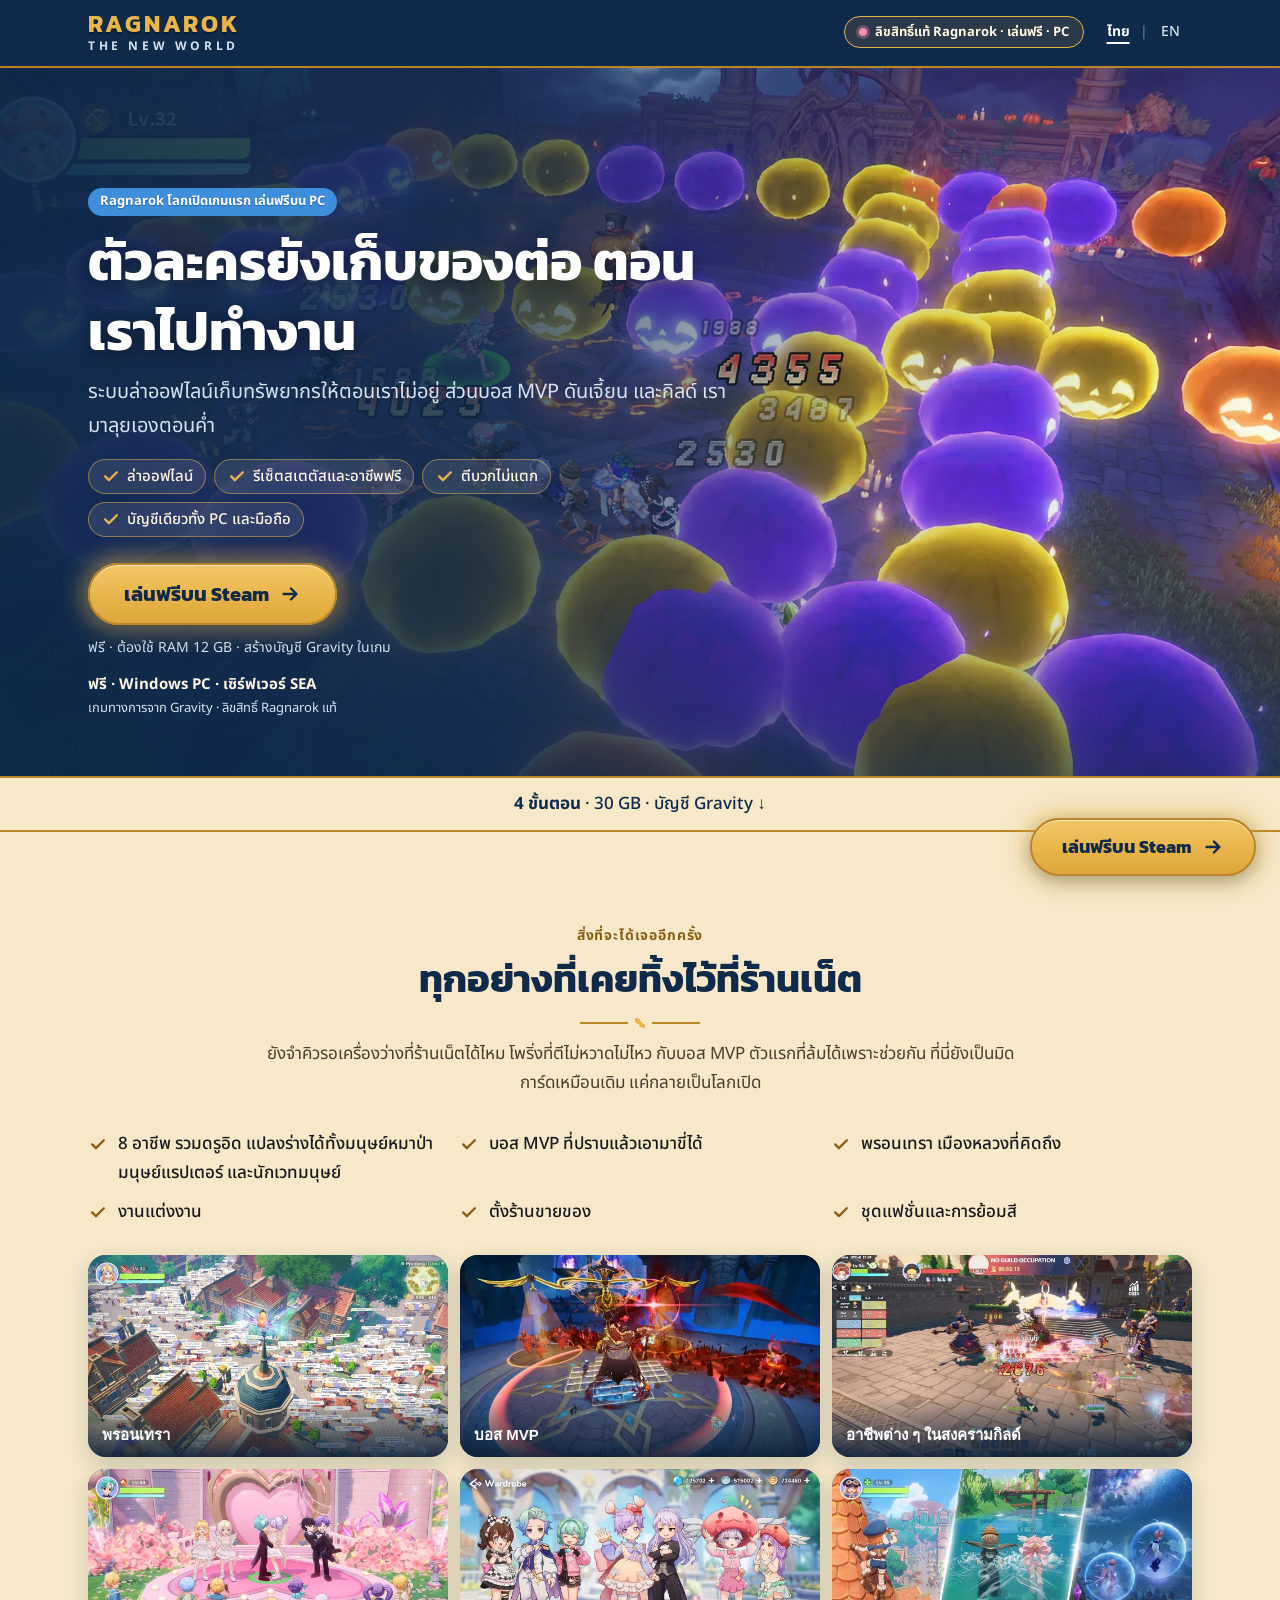
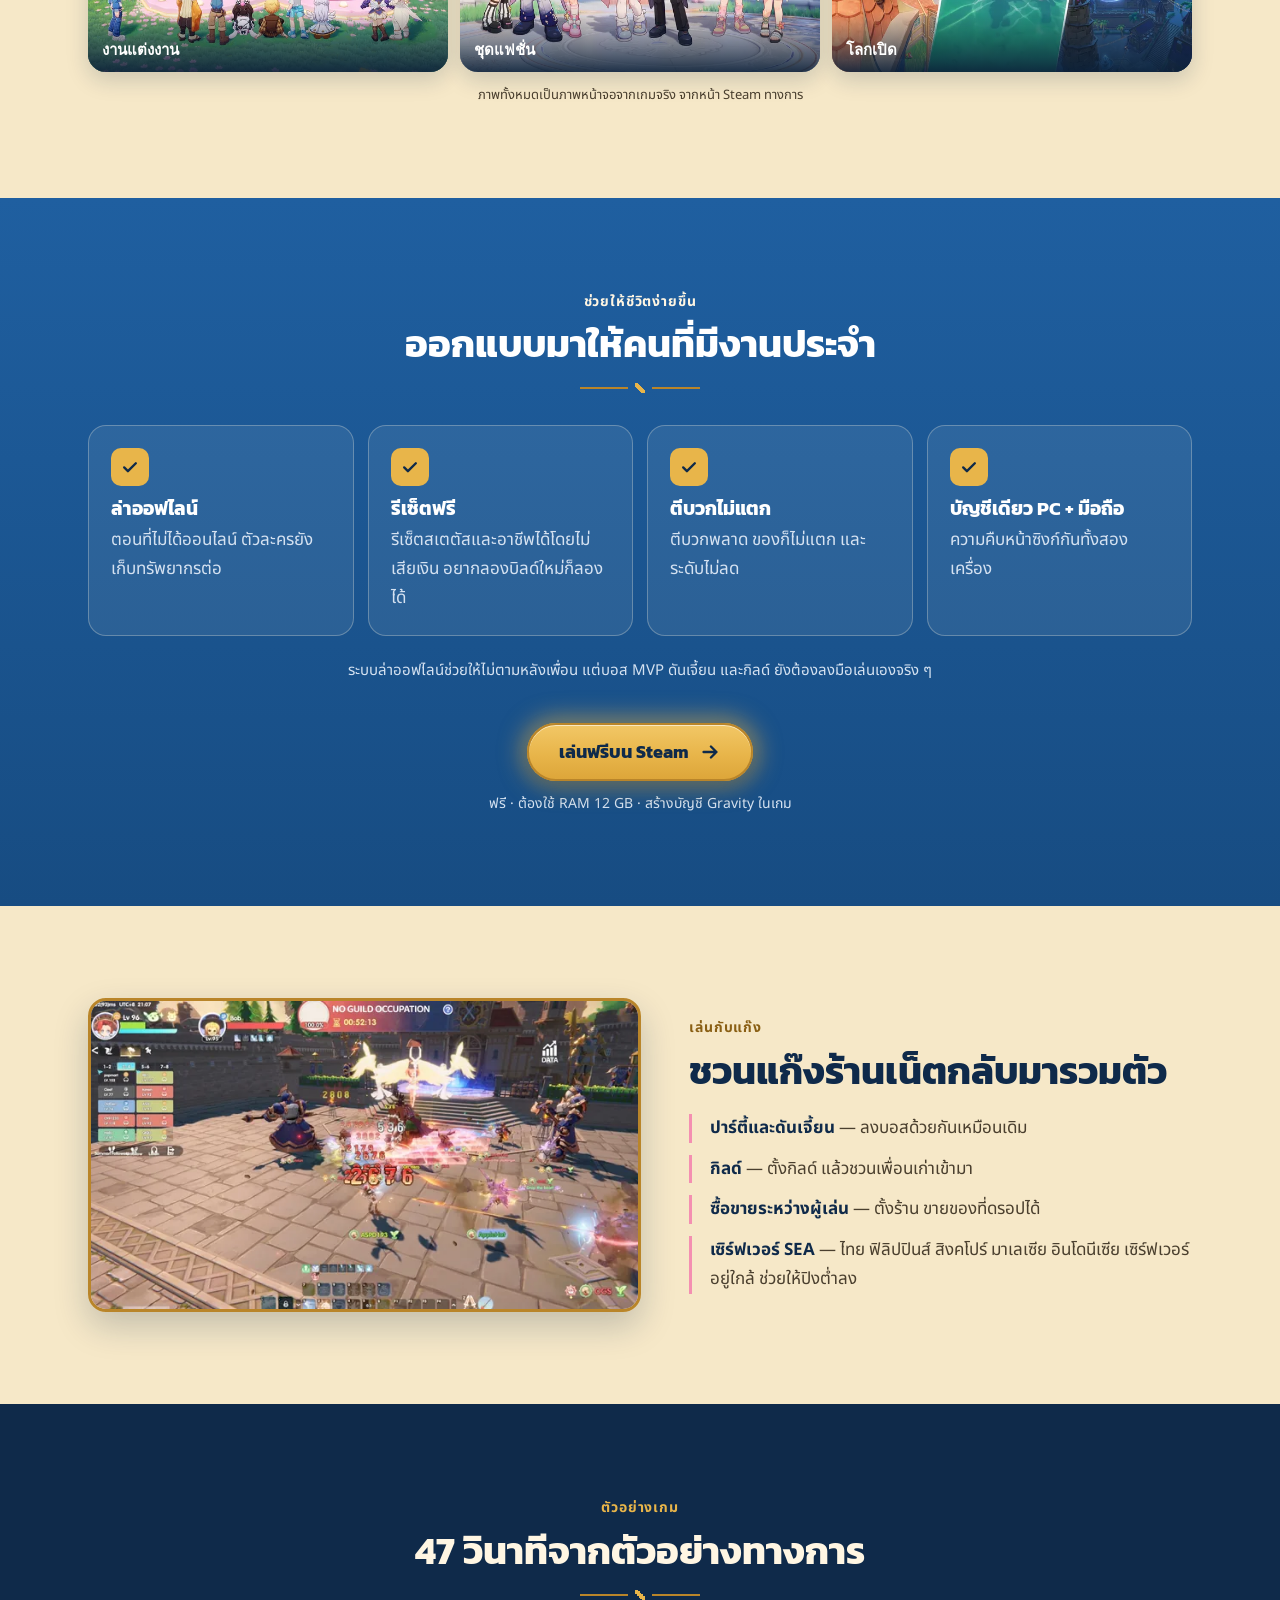
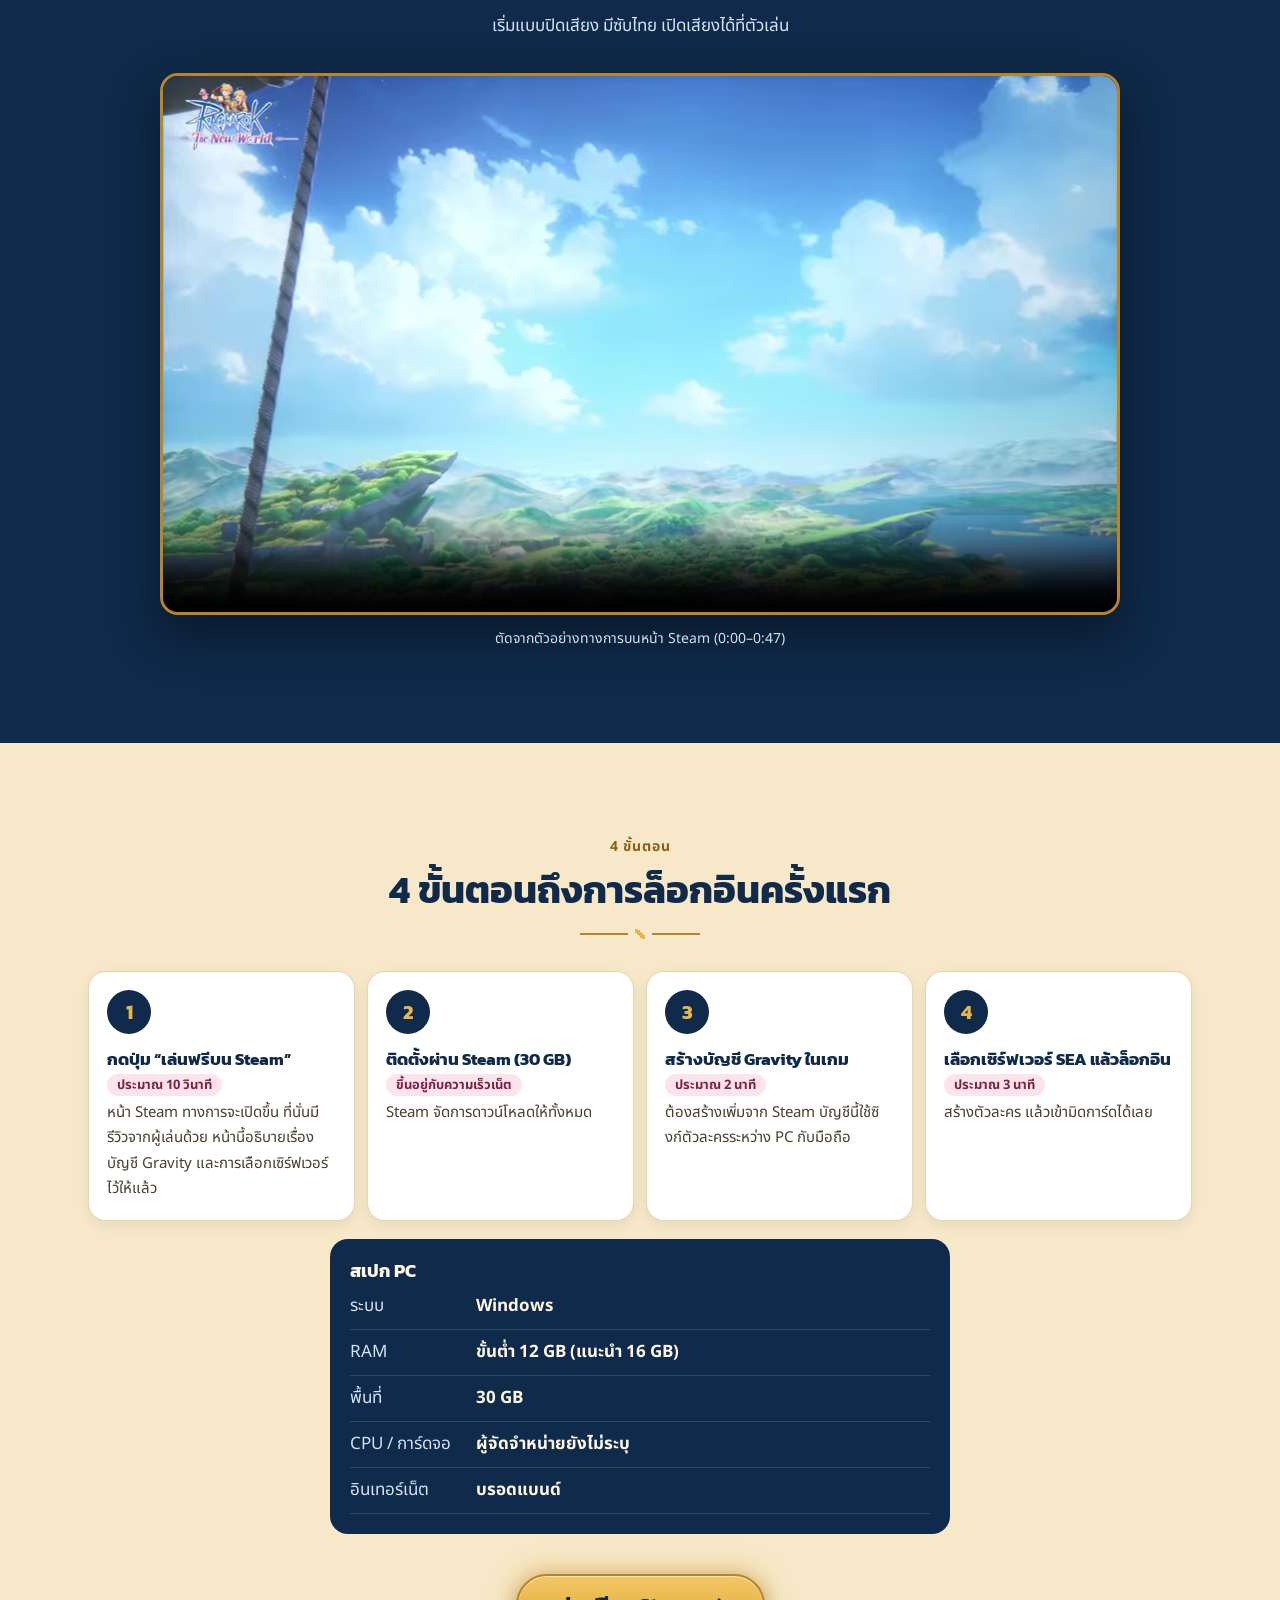
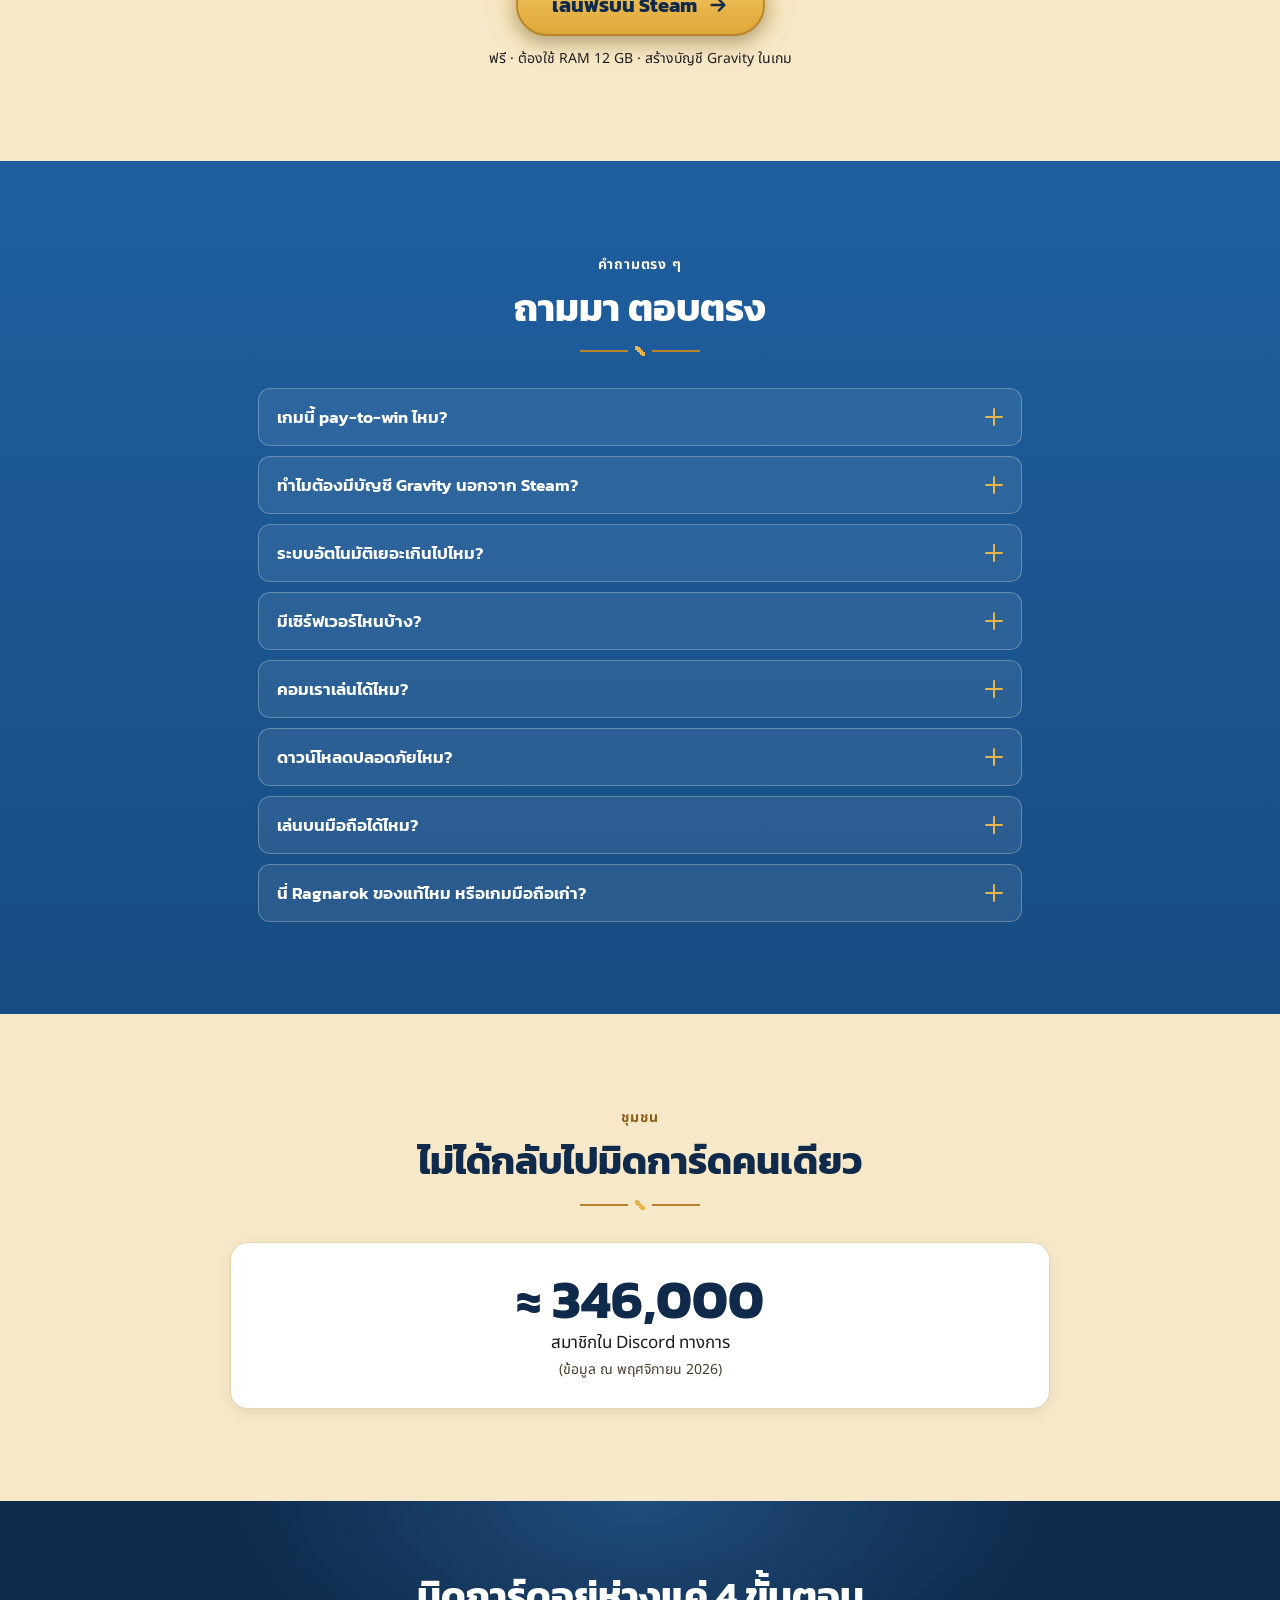
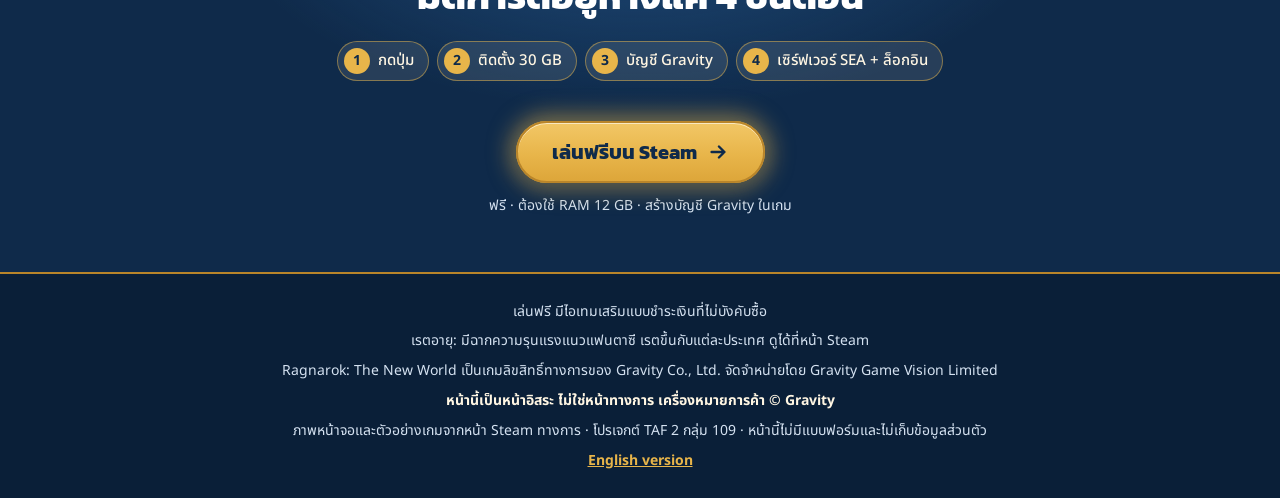
==== commit be14fc6a: "Landing page: add language switch (ไทย | EN) in the header - Top-right switch on index.html and en.h" ====
--- a/ragnarok-lp/index.html
+++ b/ragnarok-lp/index.html
@@ -33,6 +33,11 @@
     <div class="container header-inner">
       <p class="logo" aria-label="Ragnarok: The New World"><span class="logo-main">RAGNAROK</span><span class="logo-sub">The New World</span></p>
       <p class="licence-badge"><span class="badge-dot" aria-hidden="true"></span>ลิขสิทธิ์แท้ Ragnarok · เล่นฟรี · PC</p>
+      <nav class="lang-nav" aria-label="เลือกภาษา">
+        <a href="index.html" hreflang="th" lang="th" aria-current="page" data-keep-query>ไทย</a>
+        <span class="lang-sep" aria-hidden="true">|</span>
+        <a href="en.html" hreflang="en" lang="en" data-keep-query>EN</a>
+      </nav>
     </div>
   </header>
 
@@ -340,7 +345,7 @@
           <p>Ragnarok: The New World เป็นเกมลิขสิทธิ์ทางการของ Gravity Co., Ltd. จัดจำหน่ายโดย Gravity Game Vision Limited</p>
           <p><strong>หน้านี้เป็นหน้าอิสระ ไม่ใช่หน้าทางการ เครื่องหมายการค้า © Gravity</strong></p>
           <p>ภาพหน้าจอและตัวอย่างเกมจากหน้า Steam ทางการ · โปรเจกต์ TAF 2 กลุ่ม 109 · หน้านี้ไม่มีแบบฟอร์มและไม่เก็บข้อมูลส่วนตัว</p>
-          <p class="lang-switch"><a href="en.html" hreflang="en" lang="en">English version</a></p>
+          <p class="lang-switch"><a href="en.html" hreflang="en" lang="en" data-keep-query>English version</a></p>
         </div>
       </footer>
     </section>
--- a/ragnarok-lp/style.css
+++ b/ragnarok-lp/style.css
@@ -99,7 +99,21 @@
 
 /* ---------- 1. Header ---------- */
 .site-header { background: var(--midgard-deep); color: var(--on-dark); border-bottom: 2px solid var(--gold-dark); }
-.header-inner { display: flex; flex-wrap: wrap; align-items: center; justify-content: space-between; gap: 8px 16px; padding-block: 12px; }
+.header-inner {
+  display: grid; grid-template-columns: 1fr auto; grid-template-areas: "logo lang" "badge badge";
+  align-items: center; gap: 8px 12px; padding-block: 10px 12px;
+}
+.logo { grid-area: logo; }
+.licence-badge { grid-area: badge; justify-self: start; }
+/* Language switch: small and neutral (no gold, no motion) so it never competes with the CTA */
+.lang-nav { grid-area: lang; display: flex; align-items: center; font-size: .875rem; font-weight: 500; line-height: 1; }
+.lang-nav a {
+  display: inline-flex; align-items: center; justify-content: center; min-width: 44px; min-height: 44px; padding: 0 8px;
+  color: var(--on-dark-soft); text-decoration: none; border-radius: 8px;
+}
+.lang-nav a:hover { color: #fff; background: rgba(255, 246, 227, .08); }
+.lang-nav a[aria-current="page"] { color: #fff; font-weight: 700; text-decoration: underline; text-underline-offset: 6px; text-decoration-thickness: 2px; }
+.lang-sep { color: rgba(213, 226, 241, .45); }
 .logo { display: flex; flex-direction: column; line-height: 1; }
 .logo-main { font-family: var(--font-title); font-weight: 700; font-size: 1.5rem; letter-spacing: .12em; color: var(--gold); text-shadow: 0 2px 0 rgba(0, 0, 0, .35); }
 .logo-sub { font-size: .75rem; font-weight: 700; letter-spacing: .3em; text-transform: uppercase; color: var(--on-dark-soft); margin-top: 4px; }
@@ -279,6 +293,8 @@
 /* ---------- ≥ 640 px ---------- */
 @media (min-width: 640px) {
   .container { padding-inline: 28px; }
+  .header-inner { grid-template-columns: auto 1fr auto; grid-template-areas: "logo badge lang"; }
+  .licence-badge { justify-self: end; }
   .tick-grid { grid-template-columns: repeat(2, 1fr); }
   .gallery { grid-template-columns: repeat(2, 1fr); }
   .cards { grid-template-columns: repeat(2, 1fr); }
